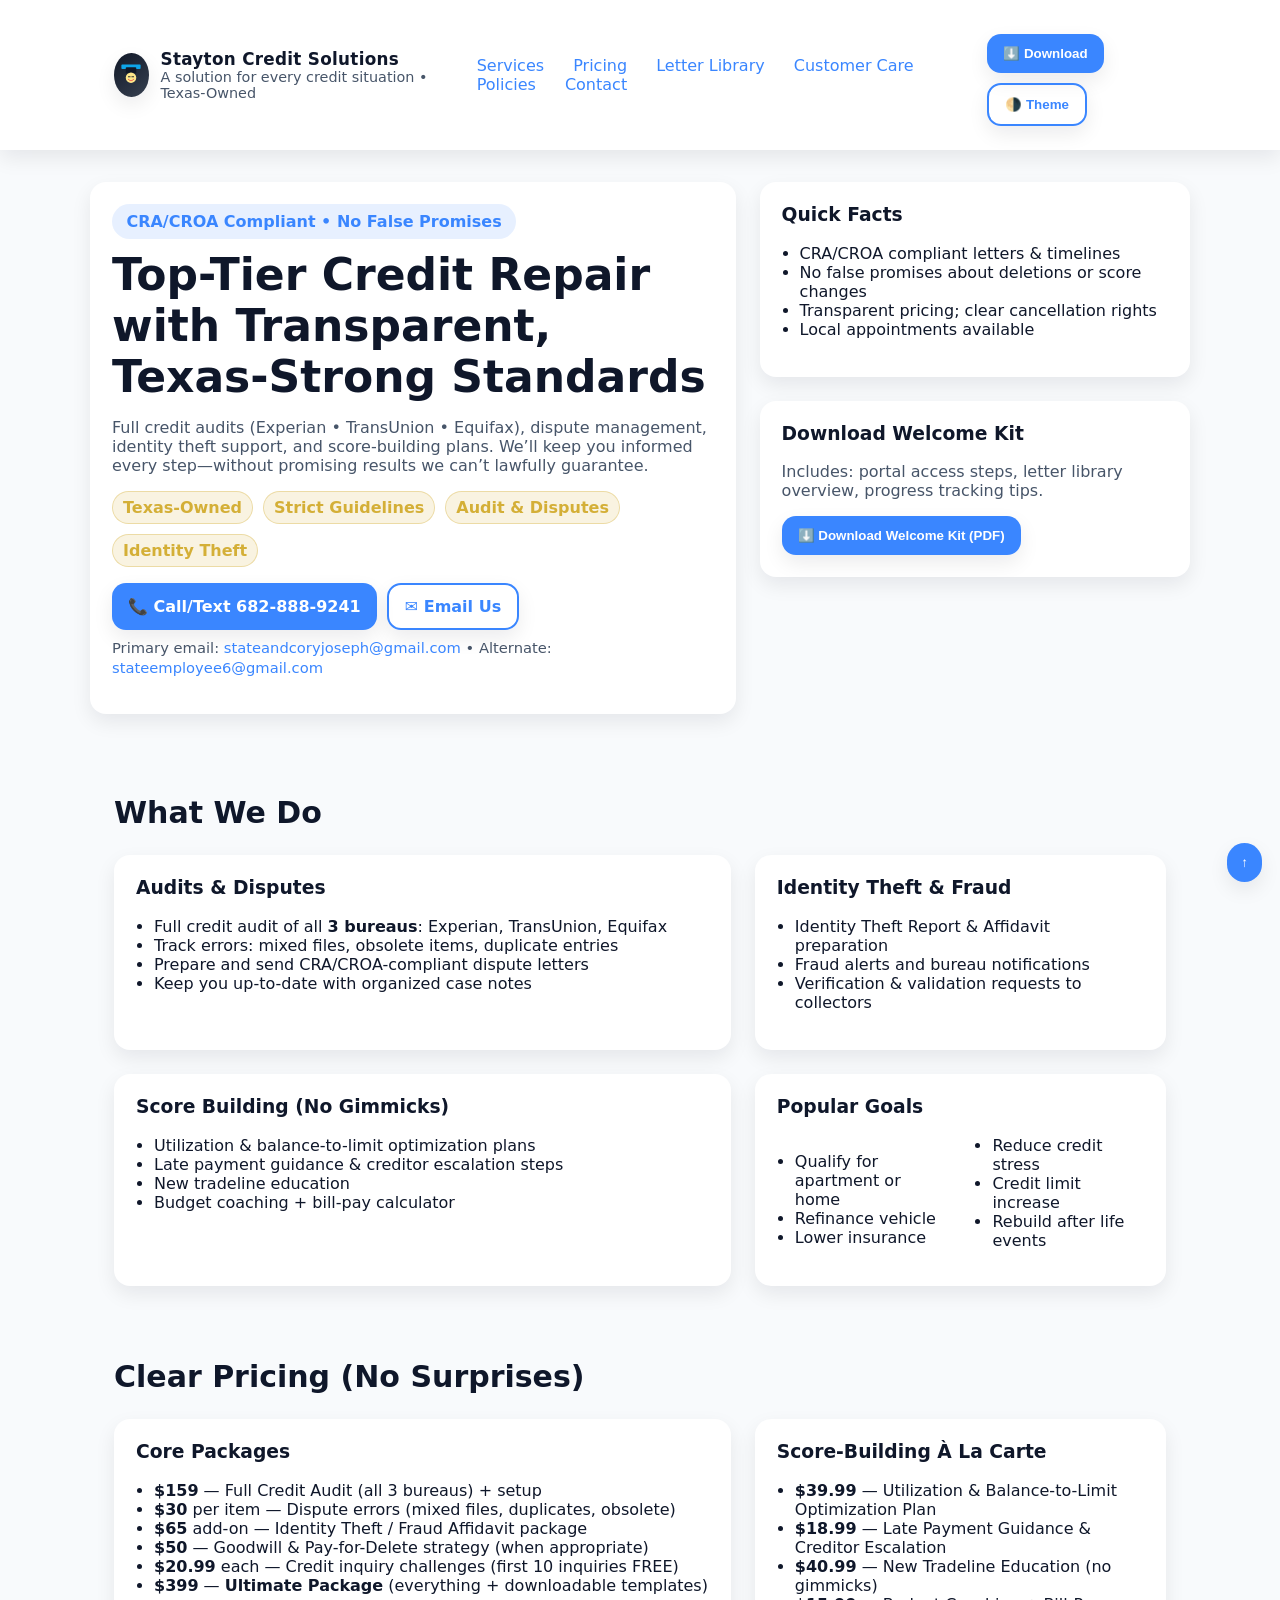
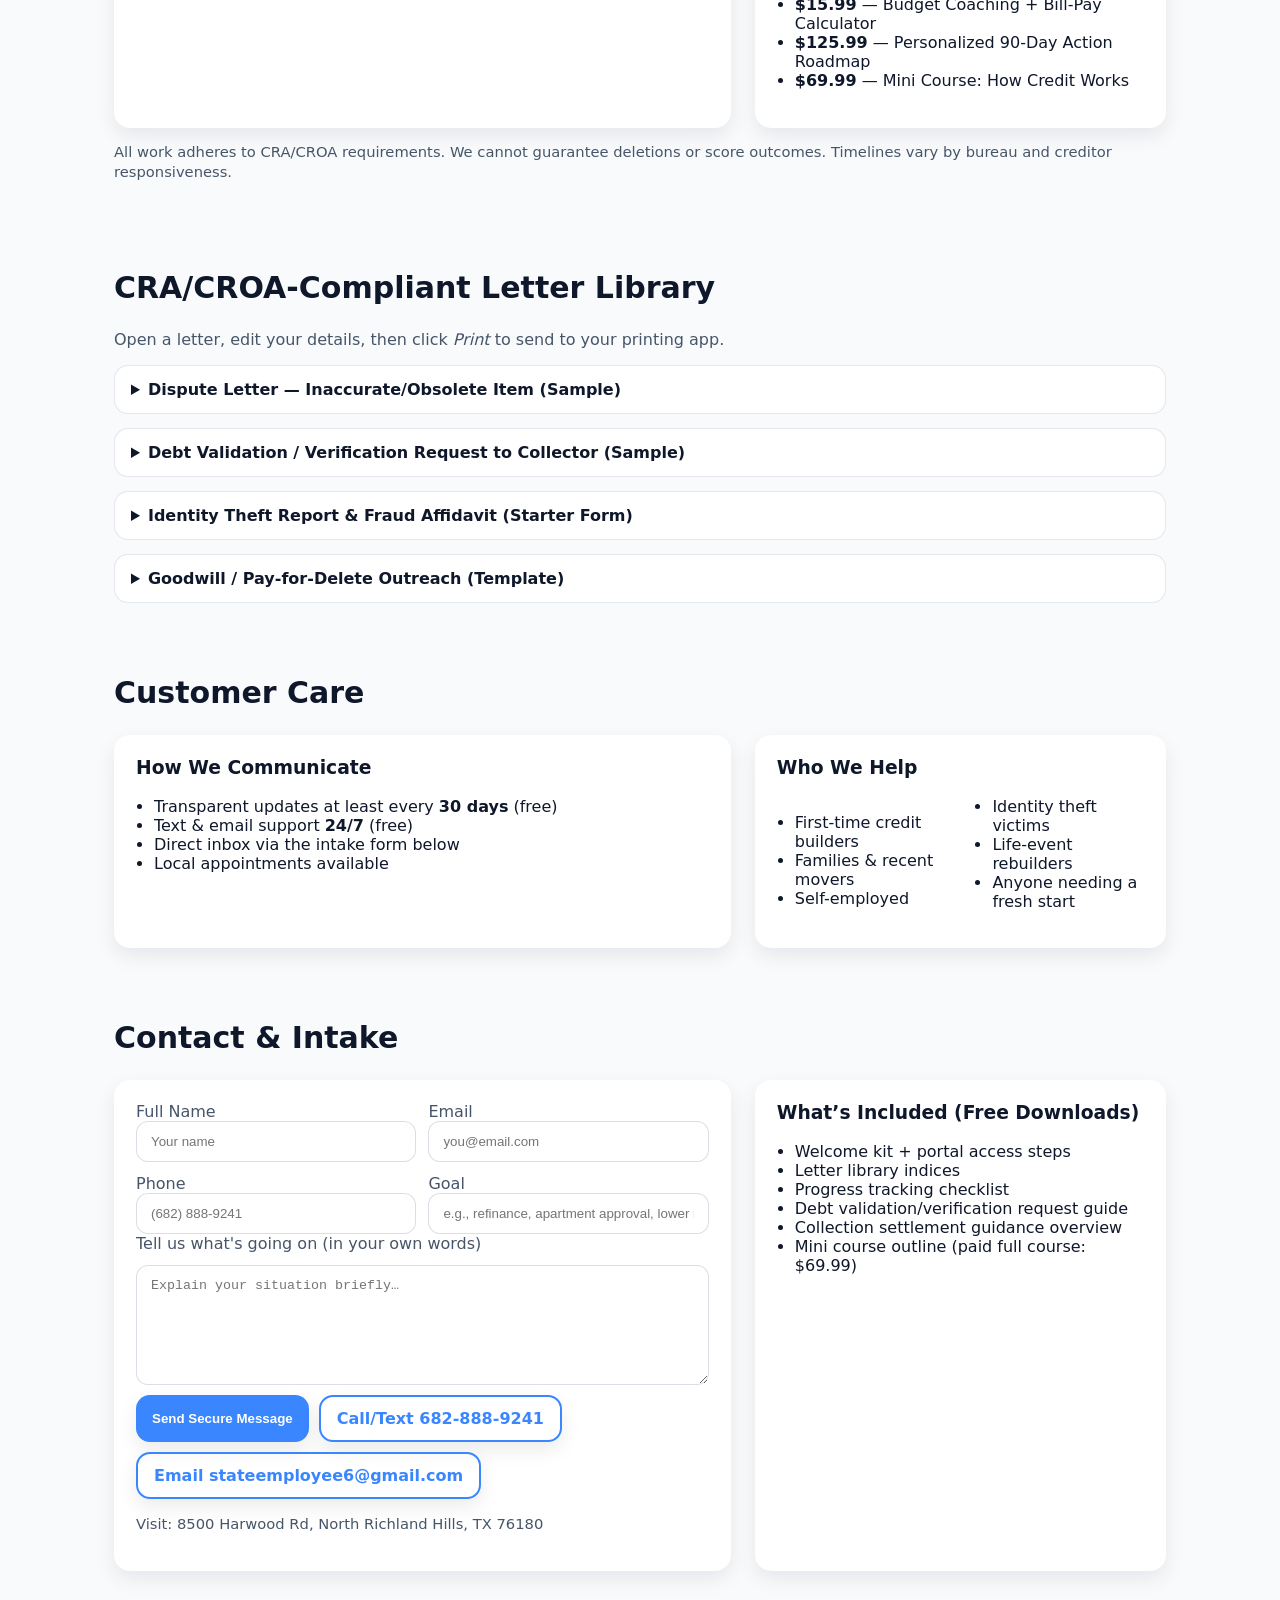
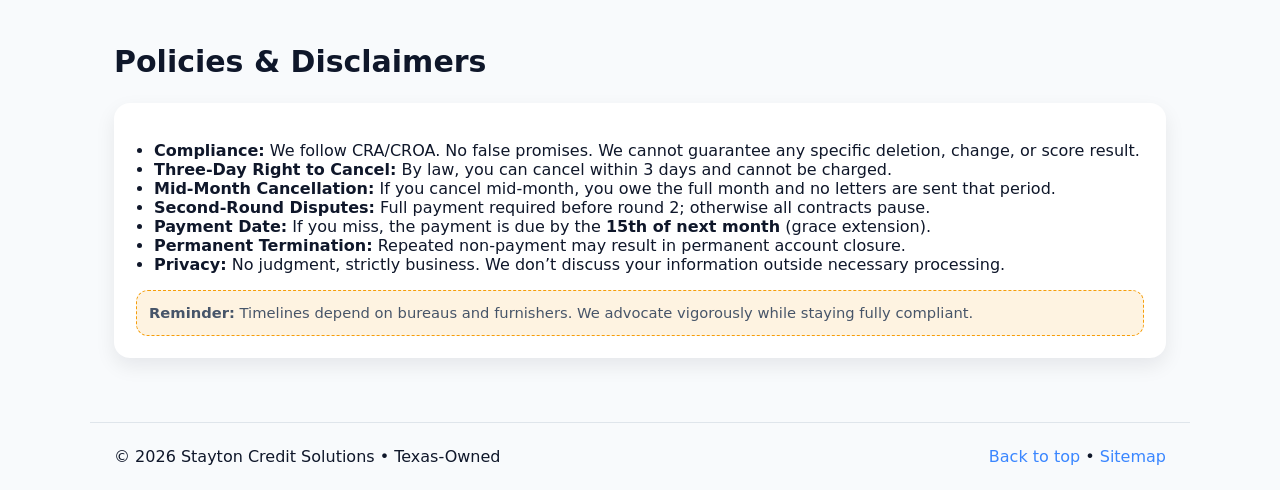
==== index.html @ c62e9dfc "Create index.html" ====
<!DOCTYPE html>
<html lang="en" data-theme="light">
<head>
  <meta charset="utf-8" />
  <meta name="viewport" content="width=device-width, initial-scale=1" />
  <title>Stayton Credit Solutions — Top-Tier Credit Repair (Texas-Owned)</title>
  <meta name="description" content="Texas-owned, CRA/CROA-compliant credit audits, disputes, identity theft support, and score-building plans. Transparent pricing. No false promises." />
  <link rel="canonical" href="https://your-github-username.github.io/StaytonCreditSolutions/" />
  <style>
    :root{
      --bg:#0b132b;        /* navy */
      --bg-2:#1c2541;
      --acc:#3a86ff;       /* blue for buttons */
      --gold:#d4af37;      /* accent */
      --text:#f7f8fb;
      --muted:#c9d1e0;
      --card:#111827;
      --ok:#10b981;
      --warn:#f59e0b;
      --danger:#ef4444;
      --shadow: 0 10px 30px rgba(0,0,0,.35);
      --radius: 16px;
      --radius-sm: 12px;
      --radius-lg: 22px;
      --max: 1100px;
    }
    [data-theme="light"]{
      --bg:#f8fafc;
      --bg-2:#ffffff;
      --text:#0f172a;
      --muted:#475569;
      --card:#ffffff;
      --shadow: 0 8px 20px rgba(2,6,23,.08);
    }
    *{box-sizing:border-box}
    html,body{margin:0;height:100%;scroll-behavior:smooth;background:var(--bg);color:var(--text);font-family:ui-sans-serif,system-ui,Segoe UI,Roboto,Arial,"Apple Color Emoji","Segoe UI Emoji"}
    a{color:var(--acc);text-decoration:none}
    a:hover{text-decoration:underline}
    .container{max-width:var(--max);margin-inline:auto;padding:24px}
    .pill{display:inline-block;padding:.5rem .9rem;border-radius:999px;background:rgba(58,134,255,.12);color:var(--acc);font-weight:600}
    /* Header */
    header{position:sticky;top:0;z-index:50;background:var(--bg-2);box-shadow:var(--shadow)}
    .bar{display:flex;align-items:center;gap:16px;justify-content:space-between}
    nav a{padding:10px 12px;border-radius:10px}
    nav a:hover{background:rgba(58,134,255,.12)}
    .logo{display:flex;align-items:center;gap:12px}
    .brand{font-size:1.05rem;font-weight:800;letter-spacing:.3px}
    /* Simple “1930s top-hat” SVG badge */
    .badge{width:44px;height:44px;border-radius:50%;background:linear-gradient(140deg,#0b132b,#1c2541);display:grid;place-items:center;box-shadow:var(--shadow)}
    [data-theme="light"] .badge{background:linear-gradient(140deg,#111827,#374151)}
    .btn{display:inline-flex;align-items:center;gap:10px;padding:12px 16px;border-radius:14px;background:var(--acc);color:white;border:0;cursor:pointer;font-weight:700;box-shadow:var(--shadow)}
    .btn:hover{filter:brightness(.95)}
    .btn-outline{background:transparent;color:var(--acc);border:2px solid var(--acc)}
    .grid{display:grid;gap:24px}
    @media(min-width:900px){.grid-2{grid-template-columns:1.2fr .8fr}}
    /* Cards */
    .card{background:var(--card);border-radius:var(--radius);box-shadow:var(--shadow);padding:22px}
    .card h3{margin-top:0}
    /* Hero */
    .hero{padding:32px 0}
    .hero h1{font-size:clamp(28px,3.6vw,44px);margin:10px 0}
    .muted{color:var(--muted)}
    .taglist{display:flex;flex-wrap:wrap;gap:10px}
    .tag{background:rgba(212,175,55,.15);color:var(--gold);border:1px solid rgba(212,175,55,.35);padding:6px 10px;border-radius:999px;font-weight:700}
    /* Sections */
    section{scroll-margin-top:100px}
    h2{font-size:clamp(22px,2.6vw,30px)}
    ul.clean{padding-left:18px}
    .price{font-weight:900}
    .fine{font-size:.92rem;line-height:1.35;color:var(--muted)}
    .note{background:rgba(245,158,11,.12);border:1px dashed var(--warn);padding:12px;border-radius:12px}
    /* Details dropdowns */
    details{background:var(--bg-2);border-radius:14px;padding:14px 16px;border:1px solid rgba(148,163,184,.25)}
    details+details{margin-top:14px}
    summary{cursor:pointer;font-weight:800}
    .actions{display:flex;gap:10px;flex-wrap:wrap;margin-top:10px}
    .action{padding:8px 12px;border-radius:10px;border:1px solid rgba(148,163,184,.35);background:transparent;color:var(--text);cursor:pointer}
    .action:hover{background:rgba(148,163,184,.12)}
    /* Lists */
    .cols{columns:2;gap:28px}
    @media(max-width:700px){.cols{columns:1}}
    /* Footer + back to top */
    footer{margin-top:40px;padding:18px 0;border-top:1px solid rgba(148,163,184,.25)}
    .backtop{position:fixed;right:18px;bottom:18px;border-radius:999px;padding:12px 14px;background:var(--acc);color:#fff;border:0;cursor:pointer;box-shadow:var(--shadow)}
    /* Forms */
    .input{width:100%;padding:12px 14px;border-radius:12px;border:1px solid rgba(148,163,184,.35);background:var(--bg-2);color:var(--text)}
    textarea.input{min-height:120px;resize:vertical}
    .row{display:grid;gap:12px}
    @media(min-width:720px){.row-2{grid-template-columns:1fr 1fr}}
    /* Accessibility helpers */
    .sr-only{position:absolute;width:1px;height:1px;padding:0;margin:-1px;overflow:hidden;clip:rect(0,0,0,0);white-space:nowrap;border:0}
  </style>
</head>
<body id="top">

  <!-- Header -->
  <header>
    <div class="container bar">
      <div class="logo">
        <div class="badge" aria-hidden="true">
          <!-- playful 1930s top-hat face -->
          <svg width="28" height="28" viewBox="0 0 64 64" fill="none" aria-label="1930s three-piece suit logo">
            <rect x="10" y="8" width="44" height="10" rx="2" fill="#0ea5e9"/>
            <rect x="20" y="14" width="24" height="14" rx="2" fill="#111827"/>
            <circle cx="32" cy="38" r="12" fill="#fde68a"/>
            <path d="M26 36h4M34 36h4" stroke="#111827" stroke-width="2" stroke-linecap="round"/>
            <path d="M26 42c4 4 8 4 12 0" stroke="#ef4444" stroke-width="2" stroke-linecap="round"/>
          </svg>
        </div>
        <div>
          <div class="brand">Stayton Credit Solutions</div>
          <div class="muted" style="font-size:.9rem">A solution for every credit situation • Texas-Owned</div>
        </div>
      </div>

      <nav>
        <a href="#services">Services</a>
        <a href="#pricing">Pricing</a>
        <a href="#letters">Letter Library</a>
        <a href="#care">Customer Care</a>
        <a href="#policies">Policies</a>
        <a href="#contact">Contact</a>
      </nav>

      <div class="actions">
        <button class="btn" id="downloadPage" aria-label="Download this page">⬇️ Download</button>
        <button class="btn btn-outline" data-theme-toggle aria-label="Switch theme">🌗 Theme</button>
      </div>
    </div>
  </header>

  <!-- Hero -->
  <div class="container hero grid grid-2">
    <div class="card">
      <span class="pill">CRA/CROA Compliant • No False Promises</span>
      <h1>Top-Tier Credit Repair with Transparent, Texas-Strong Standards</h1>
      <p class="muted">Full credit audits (Experian • TransUnion • Equifax), dispute management, identity theft support, and score-building plans. We’ll keep you informed every step—without promising results we can’t lawfully guarantee.</p>
      <div class="taglist" style="margin-top:10px">
        <span class="tag">Texas-Owned</span>
        <span class="tag">Strict Guidelines</span>
        <span class="tag">Audit &amp; Disputes</span>
        <span class="tag">Identity Theft</span>
      </div>
      <div class="actions" style="margin-top:16px">
        <a class="btn" href="tel:16828889241">📞 Call/Text 682-888-9241</a>
        <a class="btn btn-outline" href="mailto:stateandcoryjoseph@gmail.com">✉️ Email Us</a>
      </div>
      <p class="fine" style="margin-top:8px">Primary email: <a href="mailto:stateandcoryjoseph@gmail.com">stateandcoryjoseph@gmail.com</a> • Alternate: <a href="mailto:stateemployee6@gmail.com">stateemployee6@gmail.com</a></p>
    </div>

    <div class="grid" style="align-content:start">
      <div class="card">
        <h3>Quick Facts</h3>
        <ul class="clean">
          <li>CRA/CROA compliant letters & timelines</li>
          <li>No false promises about deletions or score changes</li>
          <li>Transparent pricing; clear cancellation rights</li>
          <li>Local appointments available</li>
        </ul>
      </div>
      <div class="card">
        <h3>Download Welcome Kit</h3>
        <p class="muted">Includes: portal access steps, letter library overview, progress tracking tips.</p>
        <button class="btn" id="downloadWelcome">⬇️ Download Welcome Kit (PDF)</button>
      </div>
    </div>
  </div>

  <!-- Services -->
  <section id="services" class="container">
    <h2>What We Do</h2>
    <div class="grid grid-2">
      <div class="card">
        <h3>Audits & Disputes</h3>
        <ul class="clean">
          <li>Full credit audit of all <strong>3 bureaus</strong>: Experian, TransUnion, Equifax</li>
          <li>Track errors: mixed files, obsolete items, duplicate entries</li>
          <li>Prepare and send CRA/CROA-compliant dispute letters</li>
          <li>Keep you up-to-date with organized case notes</li>
        </ul>
      </div>
      <div class="card">
        <h3>Identity Theft & Fraud</h3>
        <ul class="clean">
          <li>Identity Theft Report & Affidavit preparation</li>
          <li>Fraud alerts and bureau notifications</li>
          <li>Verification & validation requests to collectors</li>
        </ul>
      </div>
      <div class="card">
        <h3>Score Building (No Gimmicks)</h3>
        <ul class="clean">
          <li>Utilization & balance-to-limit optimization plans</li>
          <li>Late payment guidance & creditor escalation steps</li>
          <li>New tradeline education</li>
          <li>Budget coaching + bill-pay calculator</li>
        </ul>
      </div>
      <div class="card">
        <h3>Popular Goals</h3>
        <div class="cols">
          <ul class="clean">
            <li>Qualify for apartment or home</li>
            <li>Refinance vehicle</li>
            <li>Lower insurance</li>
          </ul>
          <ul class="clean">
            <li>Reduce credit stress</li>
            <li>Credit limit increase</li>
            <li>Rebuild after life events</li>
          </ul>
        </div>
      </div>
    </div>
  </section>

  <!-- Pricing -->
  <section id="pricing" class="container">
    <h2>Clear Pricing (No Surprises)</h2>
    <div class="grid grid-2">
      <div class="card">
        <h3>Core Packages</h3>
        <ul class="clean">
          <li><span class="price">$159</span> — Full Credit Audit (all 3 bureaus) + setup</li>
          <li><span class="price">$30</span> per item — Dispute errors (mixed files, duplicates, obsolete)</li>
          <li><span class="price">$65</span> add-on — Identity Theft / Fraud Affidavit package</li>
          <li><span class="price">$50</span> — Goodwill & Pay-for-Delete strategy (when appropriate)</li>
          <li><span class="price">$20.99</span> each — Credit inquiry challenges (first 10 inquiries FREE)</li>
          <li><span class="price">$399</span> — <strong>Ultimate Package</strong> (everything + downloadable templates)</li>
        </ul>
      </div>
      <div class="card">
        <h3>Score-Building À La Carte</h3>
        <ul class="clean">
          <li><span class="price">$39.99</span> — Utilization & Balance-to-Limit Optimization Plan</li>
          <li><span class="price">$18.99</span> — Late Payment Guidance & Creditor Escalation</li>
          <li><span class="price">$40.99</span> — New Tradeline Education (no gimmicks)</li>
          <li><span class="price">$15.99</span> — Budget Coaching + Bill-Pay Calculator</li>
          <li><span class="price">$125.99</span> — Personalized 90-Day Action Roadmap</li>
          <li><span class="price">$69.99</span> — Mini Course: How Credit Works</li>
        </ul>
      </div>
    </div>
    <p class="fine">All work adheres to CRA/CROA requirements. We cannot guarantee deletions or score outcomes. Timelines vary by bureau and creditor responsiveness.</p>
  </section>

  <!-- Letter Library (Printable dropdowns) -->
  <section id="letters" class="container">
    <h2>CRA/CROA-Compliant Letter Library</h2>
    <p class="muted">Open a letter, edit your details, then click <em>Print</em> to send to your printing app.</p>

    <details>
      <summary>Dispute Letter — Inaccurate/Obsolete Item (Sample)</summary>
      <div class="card">
        <textarea class="input" id="letter-dispute">
[Your Name]
[Address]
[City, State ZIP]
[Email] | [Phone]
[Date]

Experian / TransUnion / Equifax
Re: Dispute of inaccurate/obsolete information under the FCRA

To whom it may concern,
I am disputing the accuracy/completeness of the following item(s) on my credit report:
• Creditor/Collector:
• Account #:
• Reason:

Under the FCRA and applicable state law, please investigate and delete or correct the item(s) if you cannot verify with maximum possible accuracy. Please provide written results of your reinvestigation and an updated report.

Sincerely,
[Your Name]
        </textarea>
        <div class="actions">
          <button class="action" onclick="printArea('letter-dispute')">🖨️ Print</button>
        </div>
      </div>
    </details>

    <details>
      <summary>Debt Validation / Verification Request to Collector (Sample)</summary>
      <div class="card">
        <textarea class="input" id="letter-validate">
[Your Name]
[Address]
[City, State ZIP]
[Email] | [Phone]
[Date]

[Collector Name]
[Collector Address]

Re: Request for validation/verification of alleged debt under the FDCPA

Please provide (1) the name of the original creditor, (2) amount owed and itemization,
(3) proof you have the right to collect, and (4) complete account documentation.
Until you validate, please cease collection and credit reporting.

Sincerely,
[Your Name]
        </textarea>
        <div class="actions">
          <button class="action" onclick="printArea('letter-validate')">🖨️ Print</button>
        </div>
      </div>
    </details>

    <details>
      <summary>Identity Theft Report & Fraud Affidavit (Starter Form)</summary>
      <div class="card">
        <textarea class="input" id="letter-idtheft">
IDENTITY THEFT AFFIDAVIT (Starter)
Name: __________   DOB: __________   Phone: __________
Address: ___________________________________________
Incident Date: __/__/____   Police Report #: __________

I declare that the following accounts/charges are not mine and stem from identity theft:
• Bureau Reported Items:
• Creditors/Collectors:

I request placement/extension of fraud alert, blocking of fraudulent info, and copies of all records related to the fraudulent accounts.

Signature: _____________________   Date: __/__/____
        </textarea>
        <div class="actions">
          <button class="action" onclick="printArea('letter-idtheft')">🖨️ Print</button>
        </div>
      </div>
    </details>

    <details>
      <summary>Goodwill / Pay-for-Delete Outreach (Template)</summary>
      <div class="card">
        <textarea class="input" id="letter-goodwill">
[Your Name]
[Address]
[Date]

[Creditor]
Subject: Goodwill adjustment / Pay-for-Delete consideration

I’m requesting a goodwill adjustment/pay-for-delete in connection with account [#].
Given my current standing and resolution efforts, please consider removing or updating the negative mark as a goodwill gesture / in exchange for agreed settlement.

Thank you for your consideration.
Sincerely,
[Your Name]
        </textarea>
        <div class="actions">
          <button class="action" onclick="printArea('letter-goodwill')">🖨️ Print</button>
        </div>
      </div>
    </details>
  </section>

  <!-- Customer Care -->
  <section id="care" class="container">
    <h2>Customer Care</h2>
    <div class="grid grid-2">
      <div class="card">
        <h3>How We Communicate</h3>
        <ul class="clean">
          <li>Transparent updates at least every <strong>30 days</strong> (free)</li>
          <li>Text &amp; email support <strong>24/7</strong> (free)</li>
          <li>Direct inbox via the intake form below</li>
          <li>Local appointments available</li>
        </ul>
      </div>
      <div class="card">
        <h3>Who We Help</h3>
        <div class="cols">
          <ul class="clean">
            <li>First-time credit builders</li>
            <li>Families &amp; recent movers</li>
            <li>Self-employed</li>
          </ul>
          <ul class="clean">
            <li>Identity theft victims</li>
            <li>Life-event rebuilders</li>
            <li>Anyone needing a fresh start</li>
          </ul>
        </div>
      </div>
    </div>
  </section>

  <!-- Intake / Contact Form -->
  <section id="contact" class="container">
    <h2>Contact & Intake</h2>
    <div class="grid grid-2">
      <div class="card">
        <form id="intake" data-validate>
          <div class="row row-2">
            <div>
              <label class="muted">Full Name</label>
              <input class="input" required name="name" placeholder="Your name" />
            </div>
            <div>
              <label class="muted">Email</label>
              <input class="input" required type="email" name="email" placeholder="you@email.com" />
            </div>
            <div>
              <label class="muted">Phone</label>
              <input class="input" required name="phone" placeholder="(682) 888-9241" />
            </div>
            <div>
              <label class="muted">Goal</label>
              <input class="input" name="goal" placeholder="e.g., refinance, apartment approval, lower insurance" />
            </div>
          </div>
          <div class="row">
            <label class="muted">Tell us what's going on (in your own words)</label>
            <textarea class="input" required name="story" placeholder="Explain your situation briefly…"></textarea>
          </div>
          <div class="actions" style="margin-top:10px">
            <button class="btn" type="submit">Send Secure Message</button>
            <a class="btn btn-outline" href="tel:16828889241">Call/Text 682-888-9241</a>
            <a class="btn btn-outline" href="mailto:stateemployee6@gmail.com">Email stateemployee6@gmail.com</a>
          </div>
          <p class="fine">Visit: 8500 Harwood Rd, North Richland Hills, TX 76180</p>
        </form>
      </div>
      <div class="card">
        <h3>What’s Included (Free Downloads)</h3>
        <ul class="clean">
          <li>Welcome kit + portal access steps</li>
          <li>Letter library indices</li>
          <li>Progress tracking checklist</li>
          <li>Debt validation/verification request guide</li>
          <li>Collection settlement guidance overview</li>
          <li>Mini course outline (paid full course: $69.99)</li>
        </ul>
      </div>
    </div>
  </section>

  <!-- Policies & Disclaimers -->
  <section id="policies" class="container">
    <h2>Policies & Disclaimers</h2>
    <div class="card">
      <ul class="clean">
        <li><strong>Compliance:</strong> We follow CRA/CROA. No false promises. We cannot guarantee any specific deletion, change, or score result.</li>
        <li><strong>Three-Day Right to Cancel:</strong> By law, you can cancel within 3 days and cannot be charged.</li>
        <li><strong>Mid-Month Cancellation:</strong> If you cancel mid-month, you owe the full month and no letters are sent that period.</li>
        <li><strong>Second-Round Disputes:</strong> Full payment required before round 2; otherwise all contracts pause.</li>
        <li><strong>Payment Date:</strong> If you miss, the payment is due by the <strong>15th of next month</strong> (grace extension).</li>
        <li><strong>Permanent Termination:</strong> Repeated non-payment may result in permanent account closure.</li>
        <li><strong>Privacy:</strong> No judgment, strictly business. We don’t discuss your information outside necessary processing.</li>
      </ul>
      <div class="note fine"><strong>Reminder:</strong> Timelines depend on bureaus and furnishers. We advocate vigorously while staying fully compliant.</div>
    </div>
  </section>

  <!-- Footer -->
  <footer class="container">
    <div class="bar" style="gap:10px;flex-wrap:wrap">
      <div>&copy; <span id="year"></span> Stayton Credit Solutions • Texas-Owned</div>
      <div>
        <a href="#top">Back to top</a> •
        <a href="sitemap.xml">Sitemap</a>
      </div>
    </div>
  </footer>

  <!-- Floating “Back to Top” -->
  <button class="backtop" data-to-top aria-label="Back to top">↑</button>

  <!-- Structured data -->
  <script type="application/ld+json">
  {
    "@context": "https://schema.org",
    "@type": "LocalBusiness",
    "name": "Stayton Credit Solutions",
    "address": {
      "@type": "PostalAddress",
      "streetAddress": "8500 Harwood Rd",
      "addressLocality": "North Richland Hills",
      "addressRegion": "TX",
      "postalCode": "76180"
    },
    "telephone": "+1-682-888-9241",
    "email": "stateandcoryjoseph@gmail.com",
    "url": "https://your-github-username.github.io/StaytonCreditSolutions/",
    "areaServed": "US",
    "founder": "Stayton Credit Solutions",
    "priceRange": "$$"
  }
  </script>

  <!-- App JS -->
  <script>
    // Theme toggle
    document.querySelector('[data-theme-toggle]')?.addEventListener('click', () => {
      const html = document.documentElement;
      html.setAttribute('data-theme', html.getAttribute('data-theme') === 'dark' ? 'light' : 'dark');
    });

    // Back to top
    document.querySelector('[data-to-top]')?.addEventListener('click', () => {
      document.getElementById('top')?.scrollIntoView({behavior:'smooth'});
    });

    // Print helper for dropdown letters
    function printArea(textareaId){
      const el = document.getElementById(textareaId);
      if(!el) return;
      const w = window.open('', '_blank', 'width=800,height=900');
      w.document.write('<pre style="font-family:ui-monospace, SFMono-Regular, Menlo, Monaco, Consolas, monospace;white-space:pre-wrap;line-height:1.35;padding:20px;">'
        + escapeHtml(el.value) + '</pre>');
      w.document.close();
      w.focus();
      w.print();
      setTimeout(()=>w.close(), 500);
    }
    function escapeHtml(s){return s.replace(/[&<>"']/g, m=>({ '&':'&amp;','<':'&lt;','>':'&gt;','"':'&quot;',"'":'&#039;' }[m]));}

    // Intake form (mock send to email)
    document.getElementById('intake')?.addEventListener('submit', (e)=>{
      e.preventDefault();
      const data = Object.fromEntries(new FormData(e.target).entries());
      const mailto = 'mailto:stateemployee6@gmail.com'
        + '?subject=' + encodeURIComponent('New Intake: ' + (data.name||'Client'))
        + '&body=' + encodeURIComponent(
`Name: ${data.name||''}
Email: ${data.email||''}
Phone: ${data.phone||''}
Goal: ${data.goal||''}

Story:
${data.story||''}
`);
      window.location.href = mailto; // opens the user's email app prefilled
      alert('Thanks! Your email draft just opened. Send it when you’re ready.');
      e.target.reset();
    });

    // Download this page as index.html (BLUE BUTTON)
    document.getElementById('downloadPage')?.addEventListener('click', ()=>{
      const blob = new Blob(
        ['<!DOCTYPE html>\n', document.documentElement.outerHTML],
        {type:'text/html;charset=utf-8'}
      );
      const a = document.createElement('a');
      a.href = URL.createObjectURL(blob);
      a.download = 'index.html';
      a.click();
      URL.revokeObjectURL(a.href);
    });

    // Generate a simple Welcome Kit PDF (as .txt for broad compatibility); can be printed
    document.getElementById('downloadWelcome')?.addEventListener('click', ()=>{
      const text = `Stayton Credit Solutions — Welcome Kit
Texas-Owned • CRA/CROA compliant • No false promises

Portal Access:
1) Create your portal login (we’ll email your link).
2) Upload your ID and recent proof of address.
3) Pull your 3-bureau report (instructions included).

What we do:
• Full audit (Experian, TransUnion, Equifax)
• Dispute prep and tracking
• Identity theft support (affidavit, alerts)
• Score-building plans

Policies (Summary):
• 3-day right to cancel (no charge)
• Mid-month cancel = you owe that month; no letters sent
• Second-round disputes require full payment

Contacts:
Call/Text: 682-888-9241
Email: stateandcoryjoseph@gmail.com / stateemployee6@gmail.com
Address: 8500 Harwood Rd, North Richland Hills, TX 76180
`;
      const blob = new Blob([text], {type:'text/plain;charset=utf-8'});
      const a = document.createElement('a');
      a.href = URL.createObjectURL(blob);
      a.download = 'Welcome_Kit.txt'; // universally openable; printable
      a.click();
      URL.revokeObjectURL(a.href);
    });

    // Auto year
    document.getElementById('year').textContent = new Date().getFullYear();
  </script>
</body>
</html>
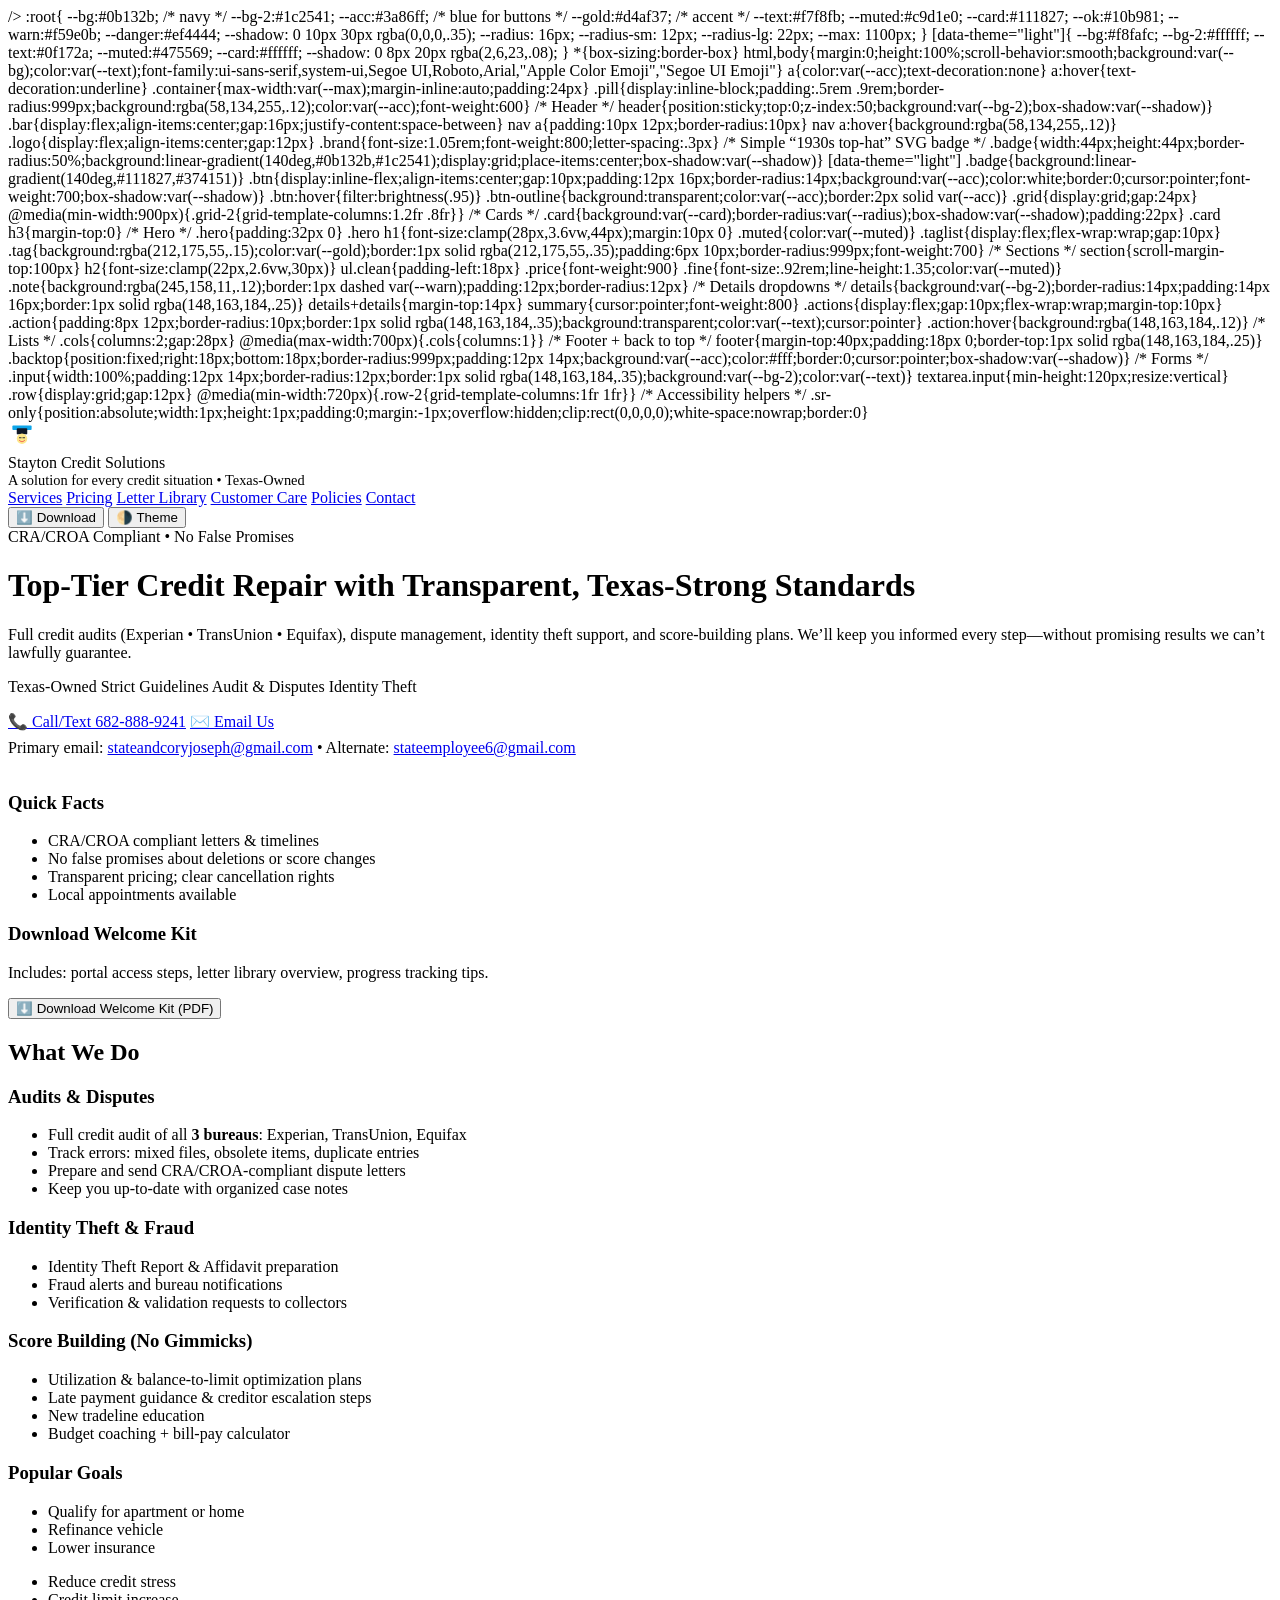
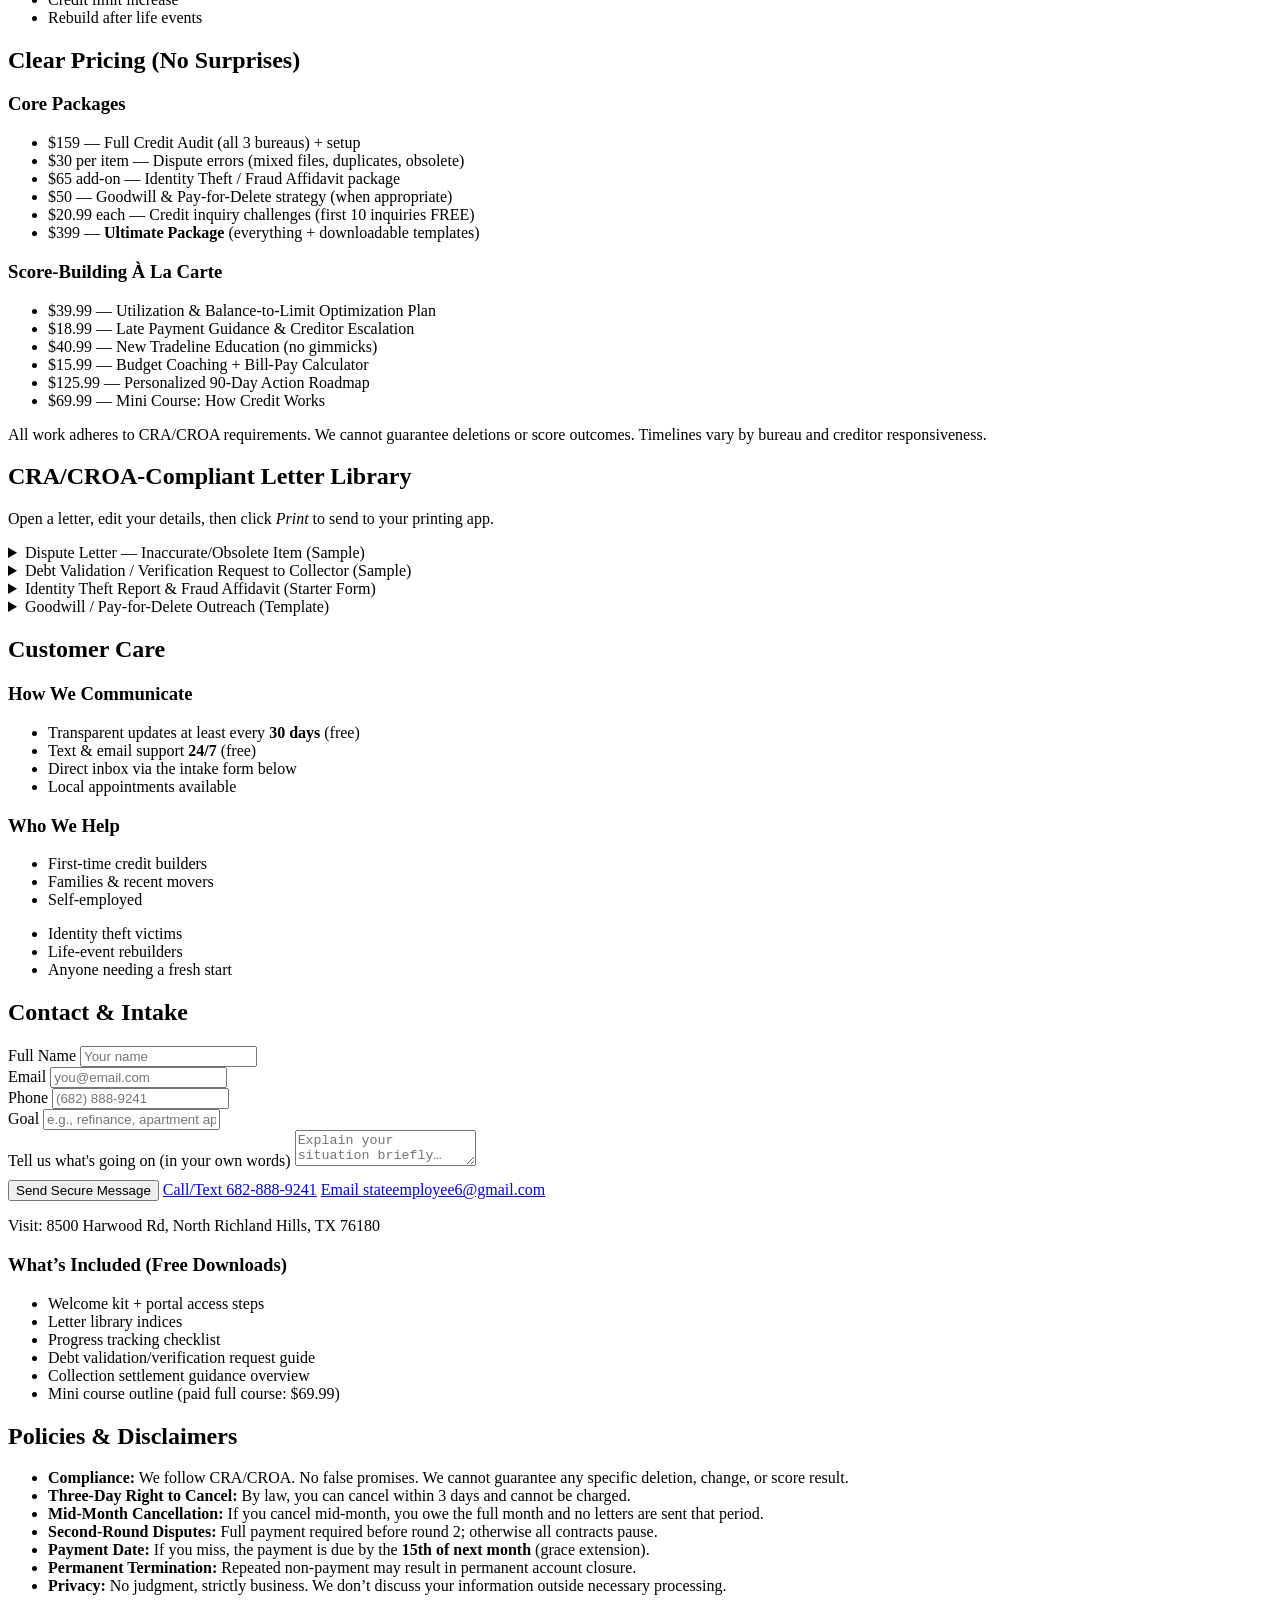
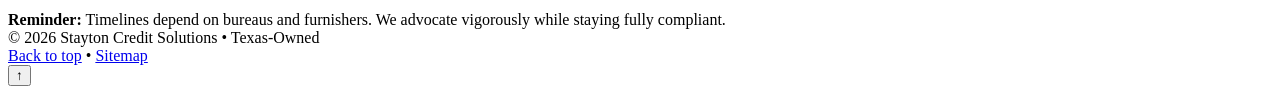
==== commit 93f33695: "Update index.html" ====
--- a/index.html
+++ b/index.html
@@ -1,12 +1,13 @@
 <!DOCTYPE html>
 <html lang="en" data-theme="light">
 <head>
+  <meta name="google-site-verification" content="Cdq7tfW2Q28PsmchXxTvO2B32CbPGPvtdff1PvNhVUI" />
   <meta charset="utf-8" />
   <meta name="viewport" content="width=device-width, initial-scale=1" />
   <title>Stayton Credit Solutions — Top-Tier Credit Repair (Texas-Owned)</title>
   <meta name="description" content="Texas-owned, CRA/CROA-compliant credit audits, disputes, identity theft support, and score-building plans. Transparent pricing. No false promises." />
-  <link rel="canonical" href="https://your-github-username.github.io/StaytonCreditSolutions/" />
-  <style>
+<link rel="canoncial" href="https://joseph-tech.github.io/Credit-Solutions/" />
+<link rel="stylesheet" href="style.css"> />
     :root{
       --bg:#0b132b;        /* navy */
       --bg-2:#1c2541;
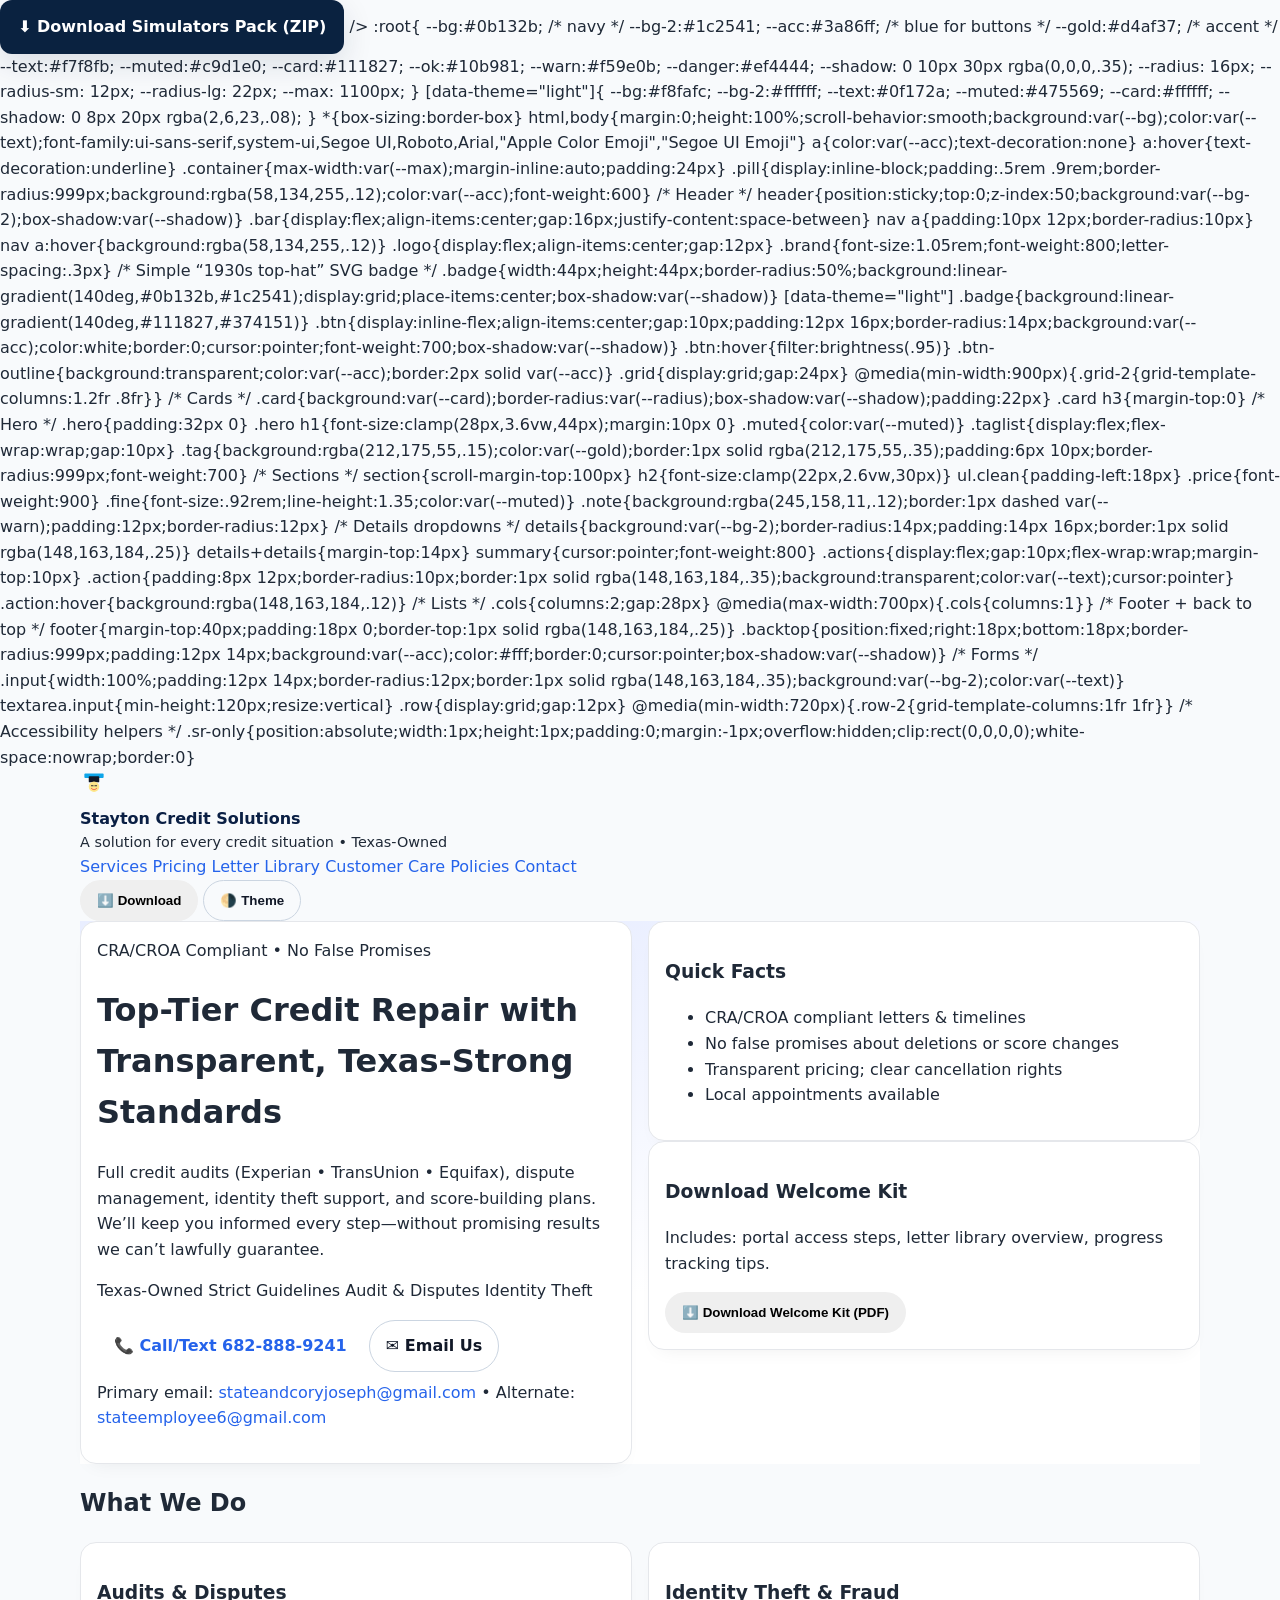
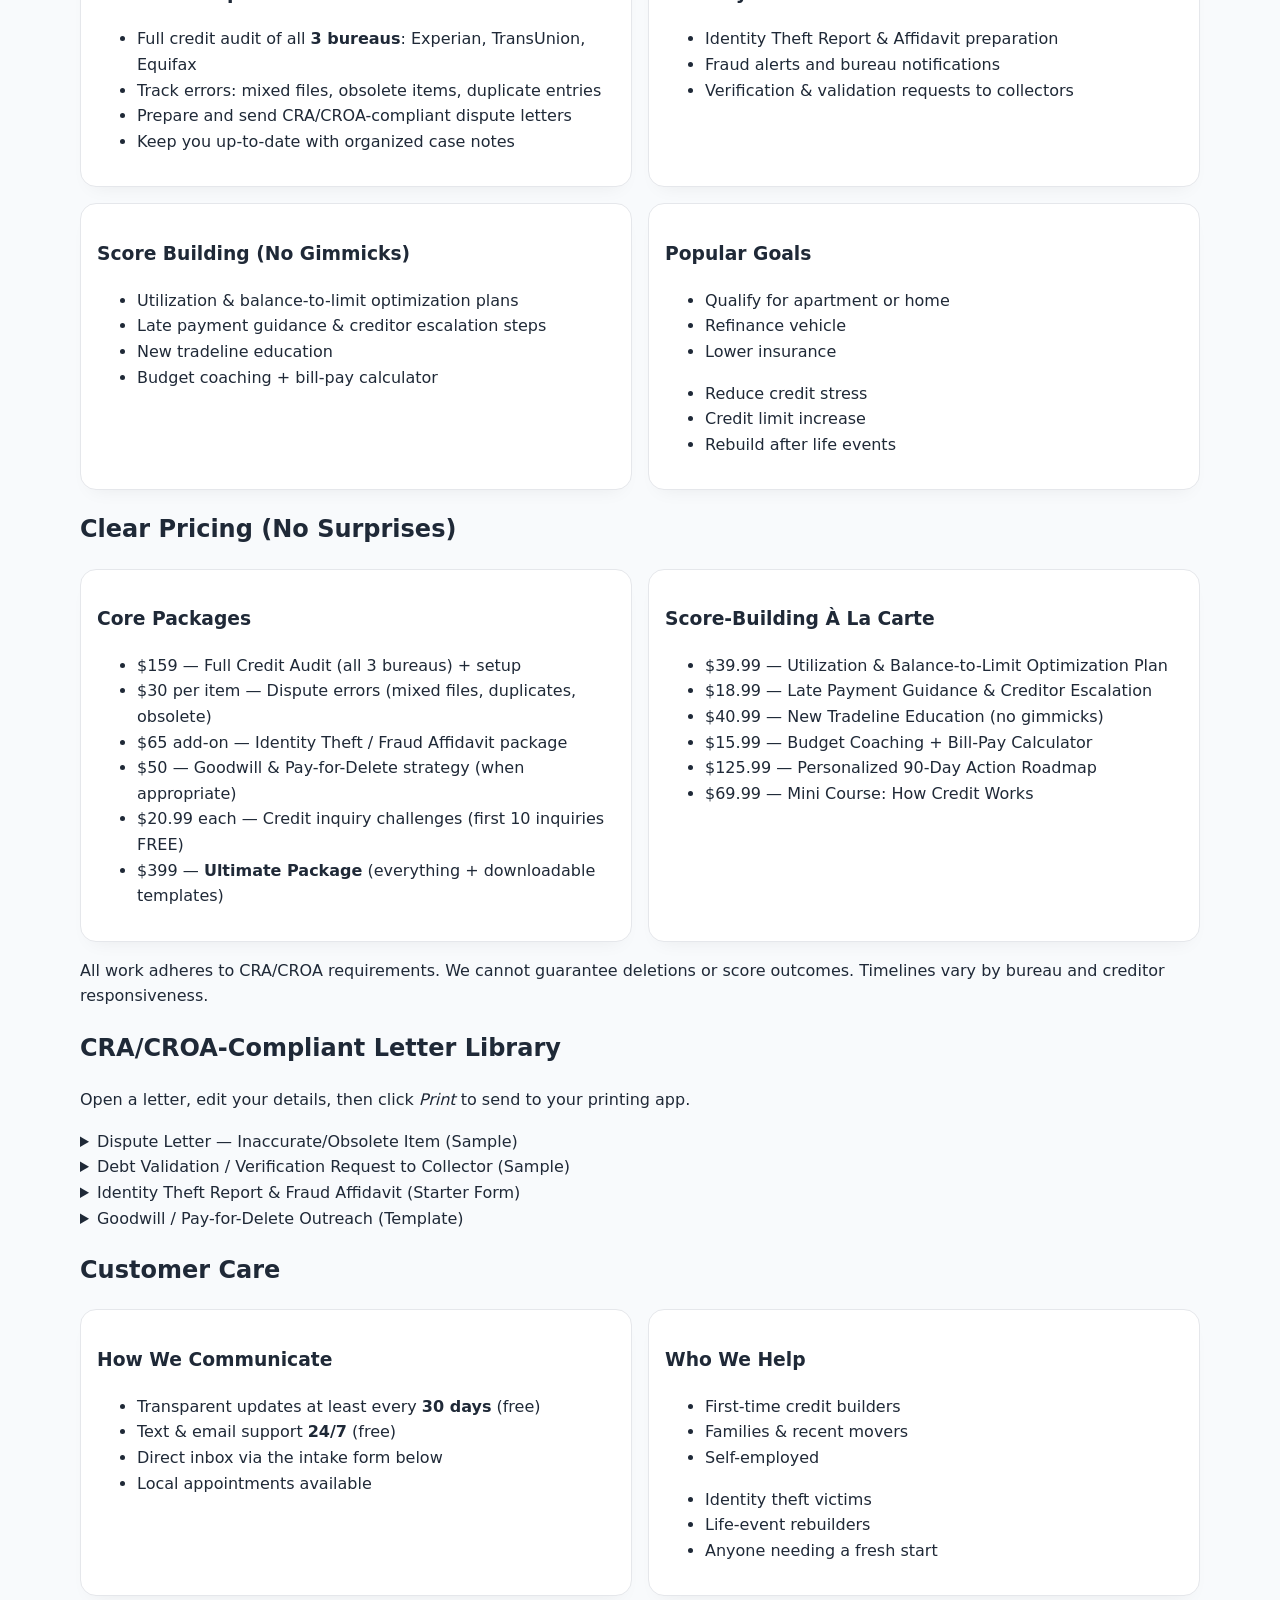
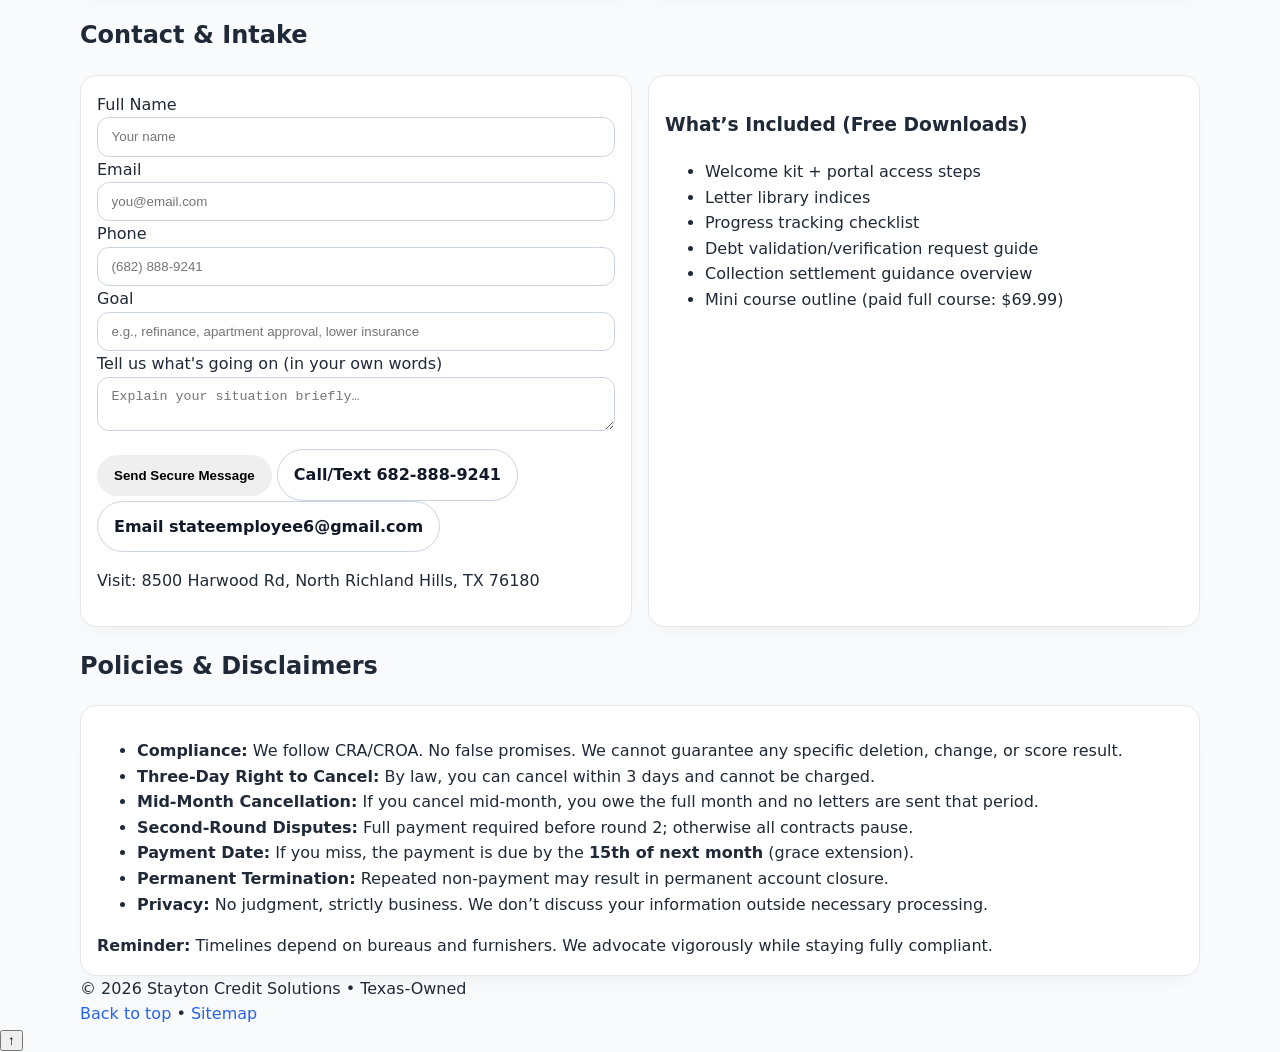
==== commit 0026c5ac: "Update index.html" ====
--- a/index.html
+++ b/index.html
@@ -1,5 +1,24 @@
 <!DOCTYPE html>
 <html lang="en" data-theme="light">
+  
+  <a class="btn-download" href="/downloads/credit-solutions-sim-pack_CUSTOM.zip" download="CreditSolutions-Simulators.zip">
+  ⬇️ Download Simulators Pack (ZIP)
+</a>
+
+<style>
+.btn-download{
+  display:inline-block;
+  background:#0a2240;            /* Navy */
+  color:#fff;
+  text-decoration:none;
+  padding:14px 18px;
+  border-radius:12px;
+  font-weight:800;
+  box-shadow:0 10px 30px rgba(10,34,64,.12);
+}
+.btn-download:hover{ filter:brightness(1.05); }
+</style>
+
 <head>
   <meta name="google-site-verification" content="Cdq7tfW2Q28PsmchXxTvO2B32CbPGPvtdff1PvNhVUI" />
   <meta charset="utf-8" />
--- a/style.css
+++ b/style.css
@@ -0,0 +1,87 @@
+/* Core Styles — Stayton Credit Solutions */
+:root {
+  --navy: #0a1f44;
+  --gold: #d4af37;
+  --white: #ffffff;
+  --blue: #2563eb;
+  --text: #1f2937;
+  --muted: #6b7280;
+  --bg: #f8fafc;
+  --card: #ffffff;
+  --ring: rgba(37, 99, 235, .35);
+  --radius: 16px;
+}
+* { box-sizing: border-box; }
+html, body { margin:0; padding:0; color:var(--text); background:var(--bg); font-family: system-ui, -apple-system, Segoe UI, Roboto, Arial, sans-serif; line-height:1.6; }
+img { max-width: 100%; height:auto; display:block; }
+a { color: var(--blue); text-decoration: none; }
+a:hover { text-decoration: underline; }
+
+.container { width:min(1120px, 92%); margin-inline:auto; }
+.grid-2 { display:grid; gap:1rem; grid-template-columns: repeat(2, minmax(0, 1fr)); }
+.grid-3 { display:grid; gap:1rem; grid-template-columns: repeat(3, minmax(0, 1fr)); }
+@media (max-width: 800px) {
+  .grid-2, .grid-3 { grid-template-columns: 1fr; }
+}
+
+.site-header { position: sticky; top:0; z-index:50; background:var(--white); border-bottom:1px solid #e5e7eb; backdrop-filter: blur(8px); }
+.header-inner { display:flex; align-items:center; justify-content:space-between; padding: .75rem 0; }
+.brand { display:flex; align-items:center; gap:.5rem; font-weight:700; color:var(--navy); }
+.brand-name { font-size:1.1rem; letter-spacing:.3px; }
+.nav-toggle { display:none; }
+.nav-list { list-style:none; display:flex; gap:1rem; margin:0; padding:0; align-items:center; }
+.nav-list a { padding:.5rem .75rem; border-radius:999px; }
+.btn { display:inline-block; padding:.75rem 1rem; border-radius:999px; font-weight:600; border:1px solid transparent; }
+.btn-gold { background:var(--gold); color:#111827; }
+.btn-blue { background:var(--blue); color:white; }
+.btn-outline { border-color:#cbd5e1; color:#111827; background:transparent; }
+.btn:hover { filter: brightness(0.98); }
+.link { text-decoration: underline; }
+.small { font-size:.9rem; color:var(--muted); }
+
+.hero { background: radial-gradient(1200px 500px at 20% -20%, #e0e7ff, transparent), var(--white); }
+.hero-inner { display:grid; gap:2rem; grid-template-columns: 1.2fr .8fr; padding: 3rem 0; }
+.hero-copy h1 { font-size: clamp(2rem, 2.2rem + 2vw, 3rem); color:var(--navy); margin:.25rem 0 1rem; }
+.trust-badges { display:flex; gap:.75rem; list-style:none; padding:0; margin-top:1rem; color:var(--muted); }
+.hero-card { border:1px solid #e5e7eb; border-radius: var(--radius); background:var(--card); padding:1rem; display:grid; gap:1rem; align-content:center; }
+.score { display:flex; align-items:baseline; gap:.5rem; }
+.score span { color:var(--muted); }
+.score strong { font-size:2rem; color:var(--navy); }
+
+.features { padding: 2.5rem 0; }
+.card { background:var(--card); border:1px solid #e5e7eb; border-radius:var(--radius); padding:1rem; box-shadow: 0 10px 20px -12px rgba(0,0,0,.08); }
+
+.testimonials { padding: 2.5rem 0; background:linear-gradient(180deg, #fff, #f1f5f9); }
+.quote { background:var(--card); border-left:4px solid var(--gold); padding:1rem; border-radius:var(--radius); }
+
+.cta-banner { background: var(--navy); color:white; }
+.banner-inner { display:flex; align-items:center; justify-content:space-between; padding: 1.75rem 0; }
+.banner-inner h2 { margin:0; }
+
+.page .container { padding:2rem 0; }
+.lead { color:var(--muted); }
+
+.price-card .price { font-size:1.75rem; color:var(--navy); margin:.25rem 0 1rem; }
+.price-card.featured { border:2px solid var(--gold); box-shadow: 0 16px 40px -20px rgba(212,175,55,.5); }
+
+.results-grid { display:grid; gap:1rem; grid-template-columns: repeat(3, minmax(0, 1fr)); }
+.result-card { background:var(--card); border:1px solid #e5e7eb; border-radius:var(--radius); overflow:hidden; }
+.result-card figcaption { padding:.75rem; color:var(--muted); }
+
+.doc-list { list-style: none; padding:0; display:grid; gap:.75rem; }
+.doc-list a { display:inline-block; padding:.6rem .9rem; border:1px solid #cbd5e1; border-radius: .75rem; }
+
+.site-footer { margin-top:3rem; background:#0f172a; color:#e2e8f0; }
+.site-footer h4 { color:white; margin-bottom:.25rem; }
+.footer-bottom { display:flex; align-items:center; justify-content:space-between; border-top:1px solid #334155; padding: .75rem 0; }
+.social a { color:#cbd5e1; margin-left:.75rem; }
+
+input, textarea { width:100%; padding:.7rem .85rem; border:1px solid #cbd5e1; border-radius:.75rem; background:white; }
+input:focus, textarea:focus { outline: none; box-shadow: 0 0 0 4px var(--ring); border-color: var(--blue); }
+
+@media (max-width: 900px) {
+  .nav-toggle { display:block; background:transparent; border:1px solid #e5e7eb; padding:.5rem .75rem; border-radius:.75rem; }
+  .nav-list { display:none; position:absolute; right:1rem; top:3.25rem; background:white; border:1px solid #e5e7eb; border-radius:1rem; padding:.5rem; }
+  .nav-list.open { display:flex; flex-direction:column; min-width:240px; }
+  .hero-inner { grid-template-columns: 1fr; }
+}
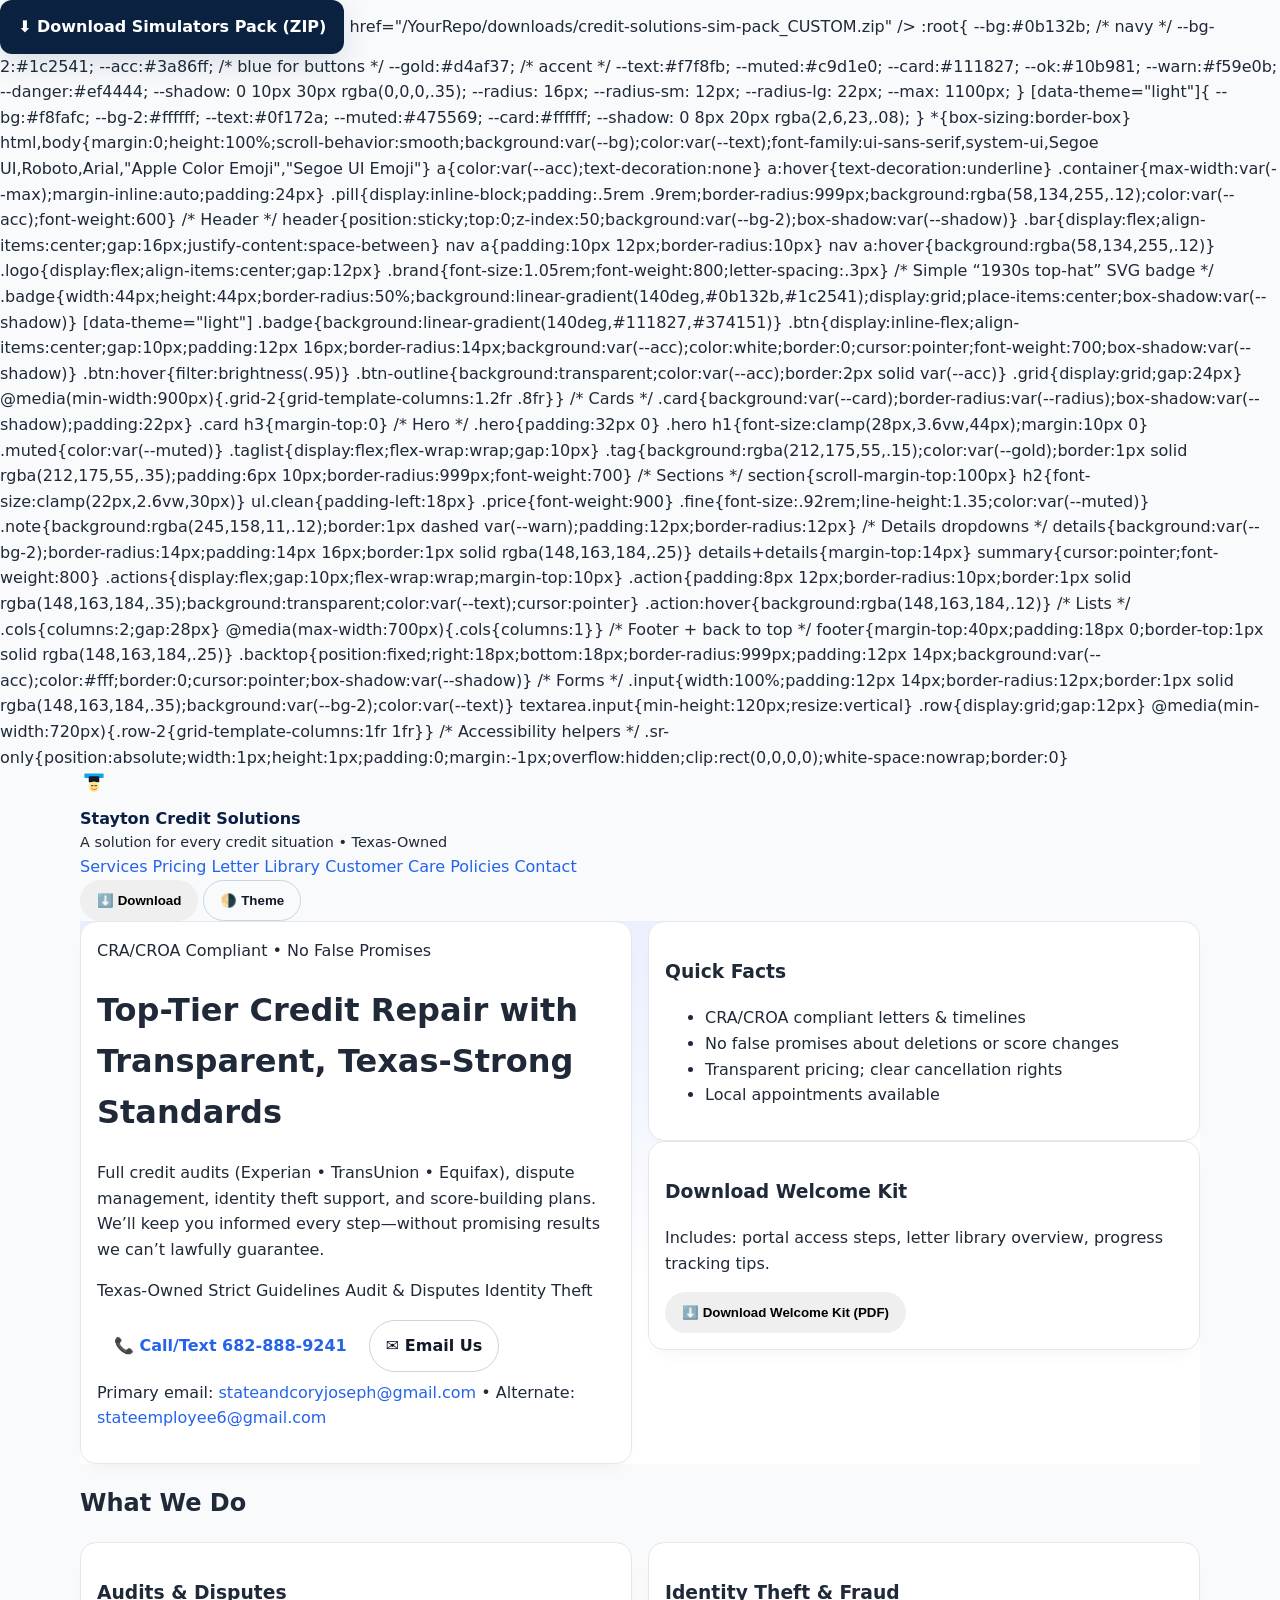
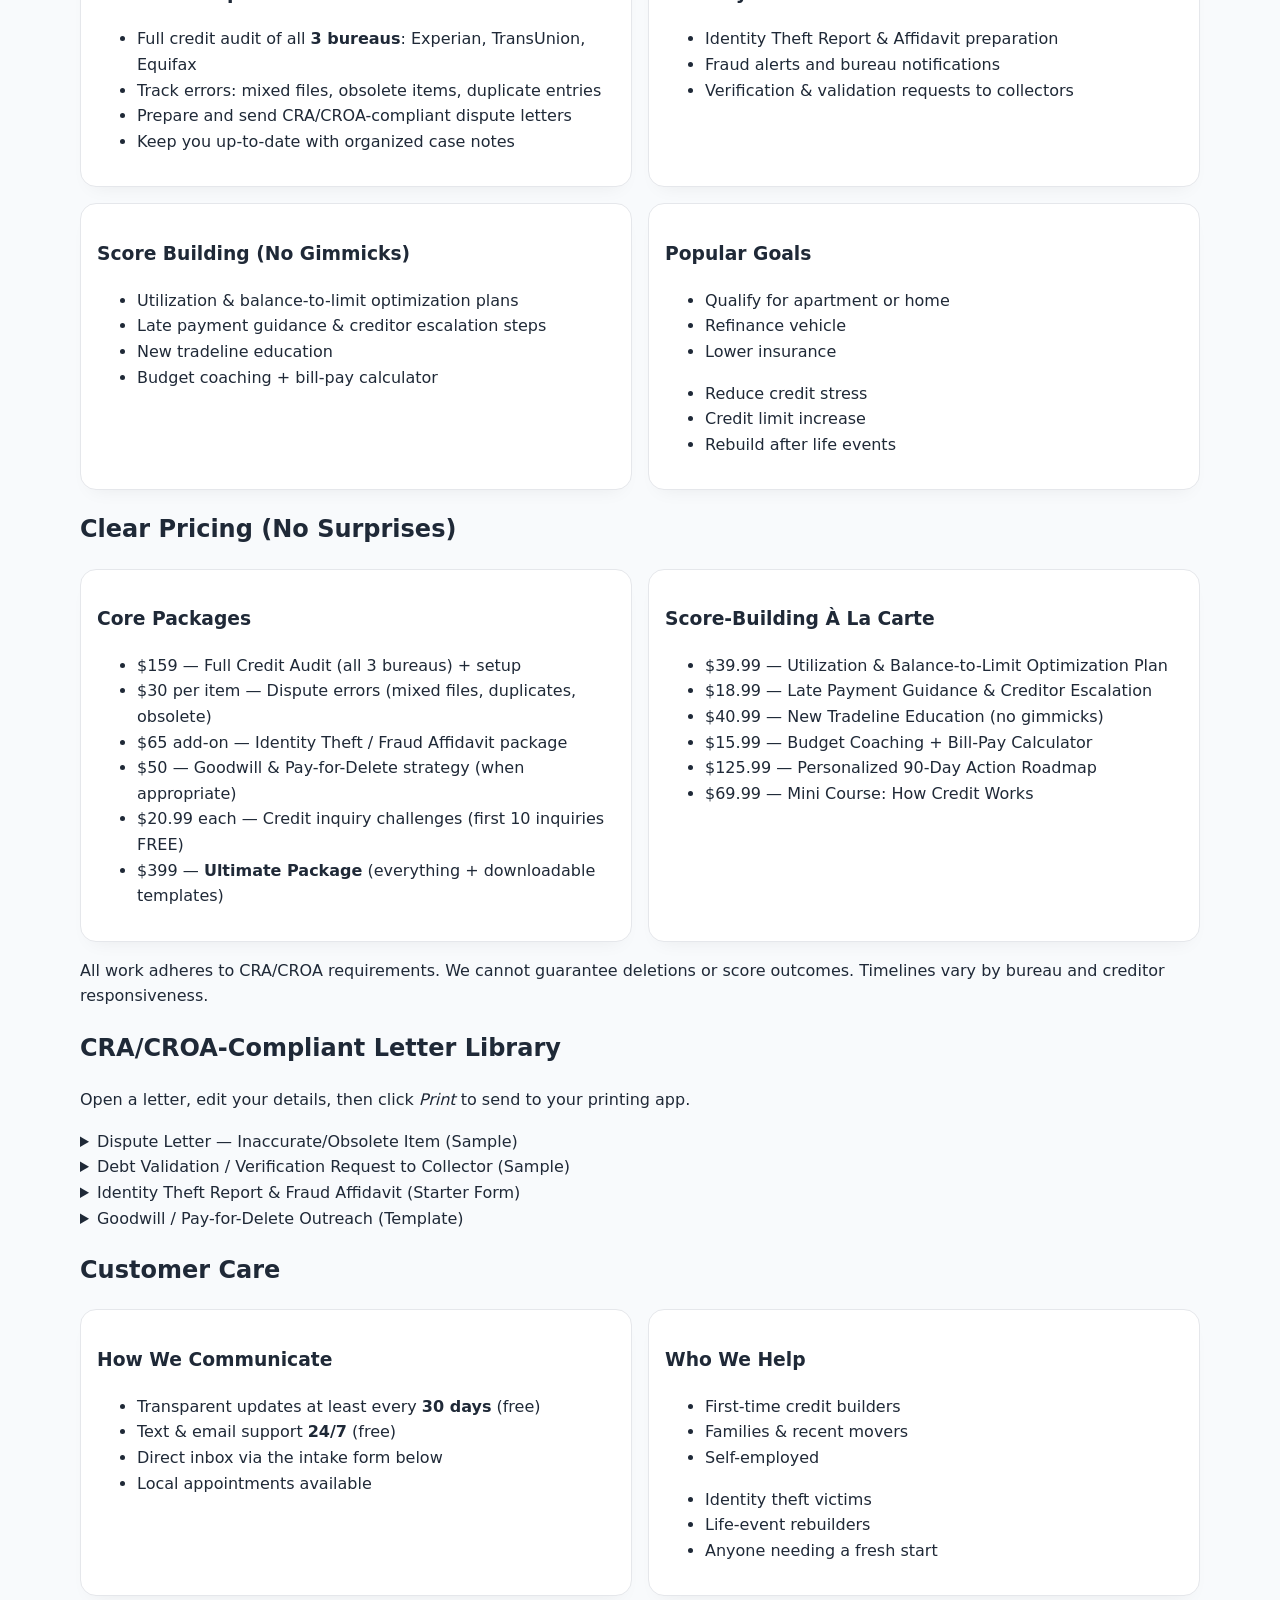
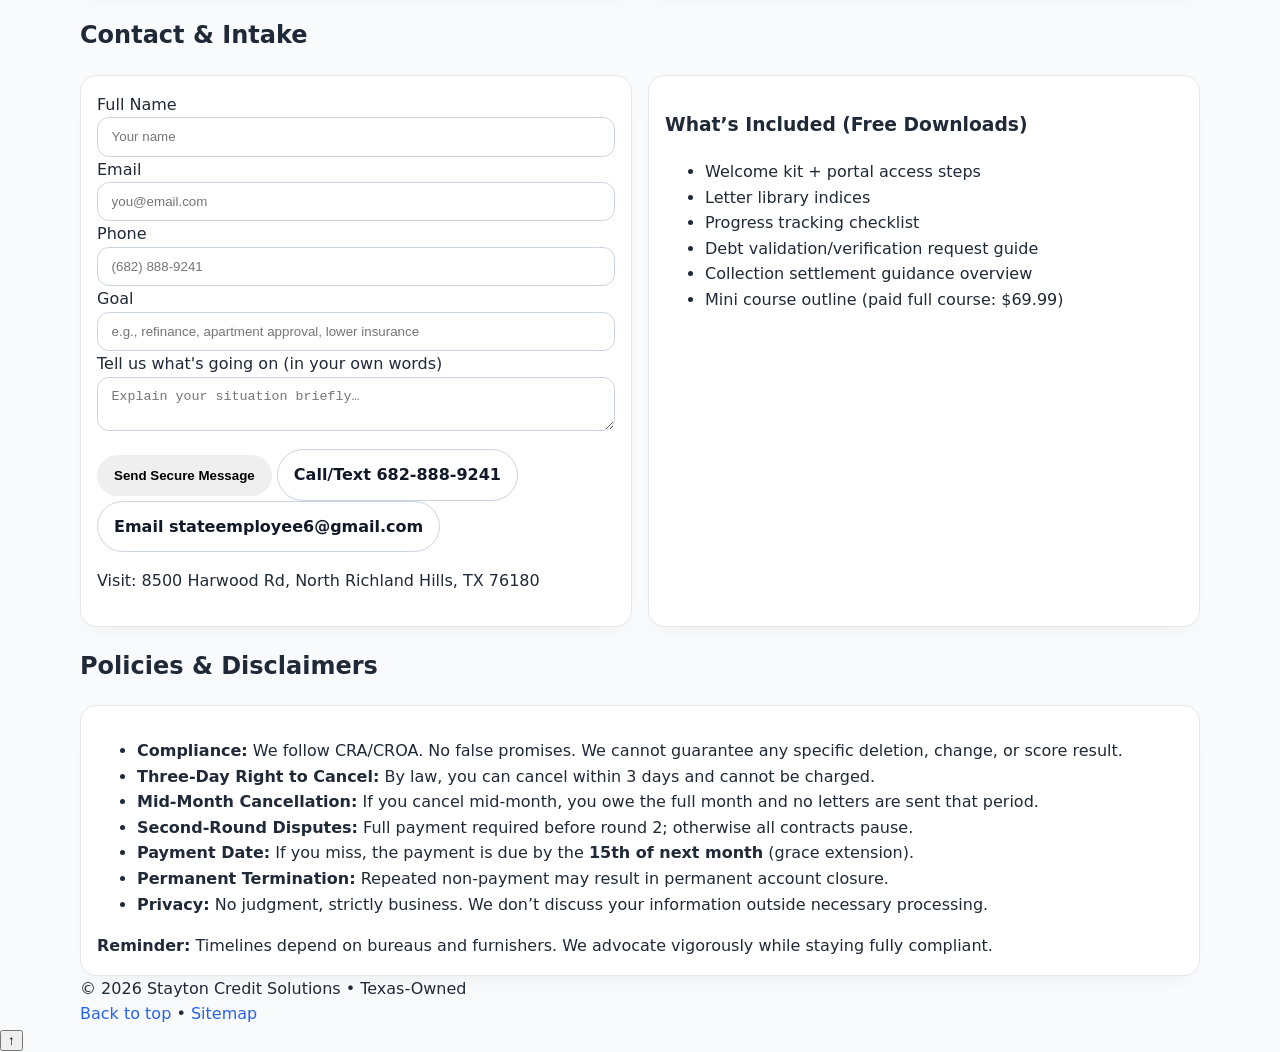
==== commit 4738466a: "Update index.html" ====
--- a/index.html
+++ b/index.html
@@ -4,6 +4,8 @@
   <a class="btn-download" href="/downloads/credit-solutions-sim-pack_CUSTOM.zip" download="CreditSolutions-Simulators.zip">
   ⬇️ Download Simulators Pack (ZIP)
 </a>
+  
+href="/YourRepo/downloads/credit-solutions-sim-pack_CUSTOM.zip"
 
 <style>
 .btn-download{
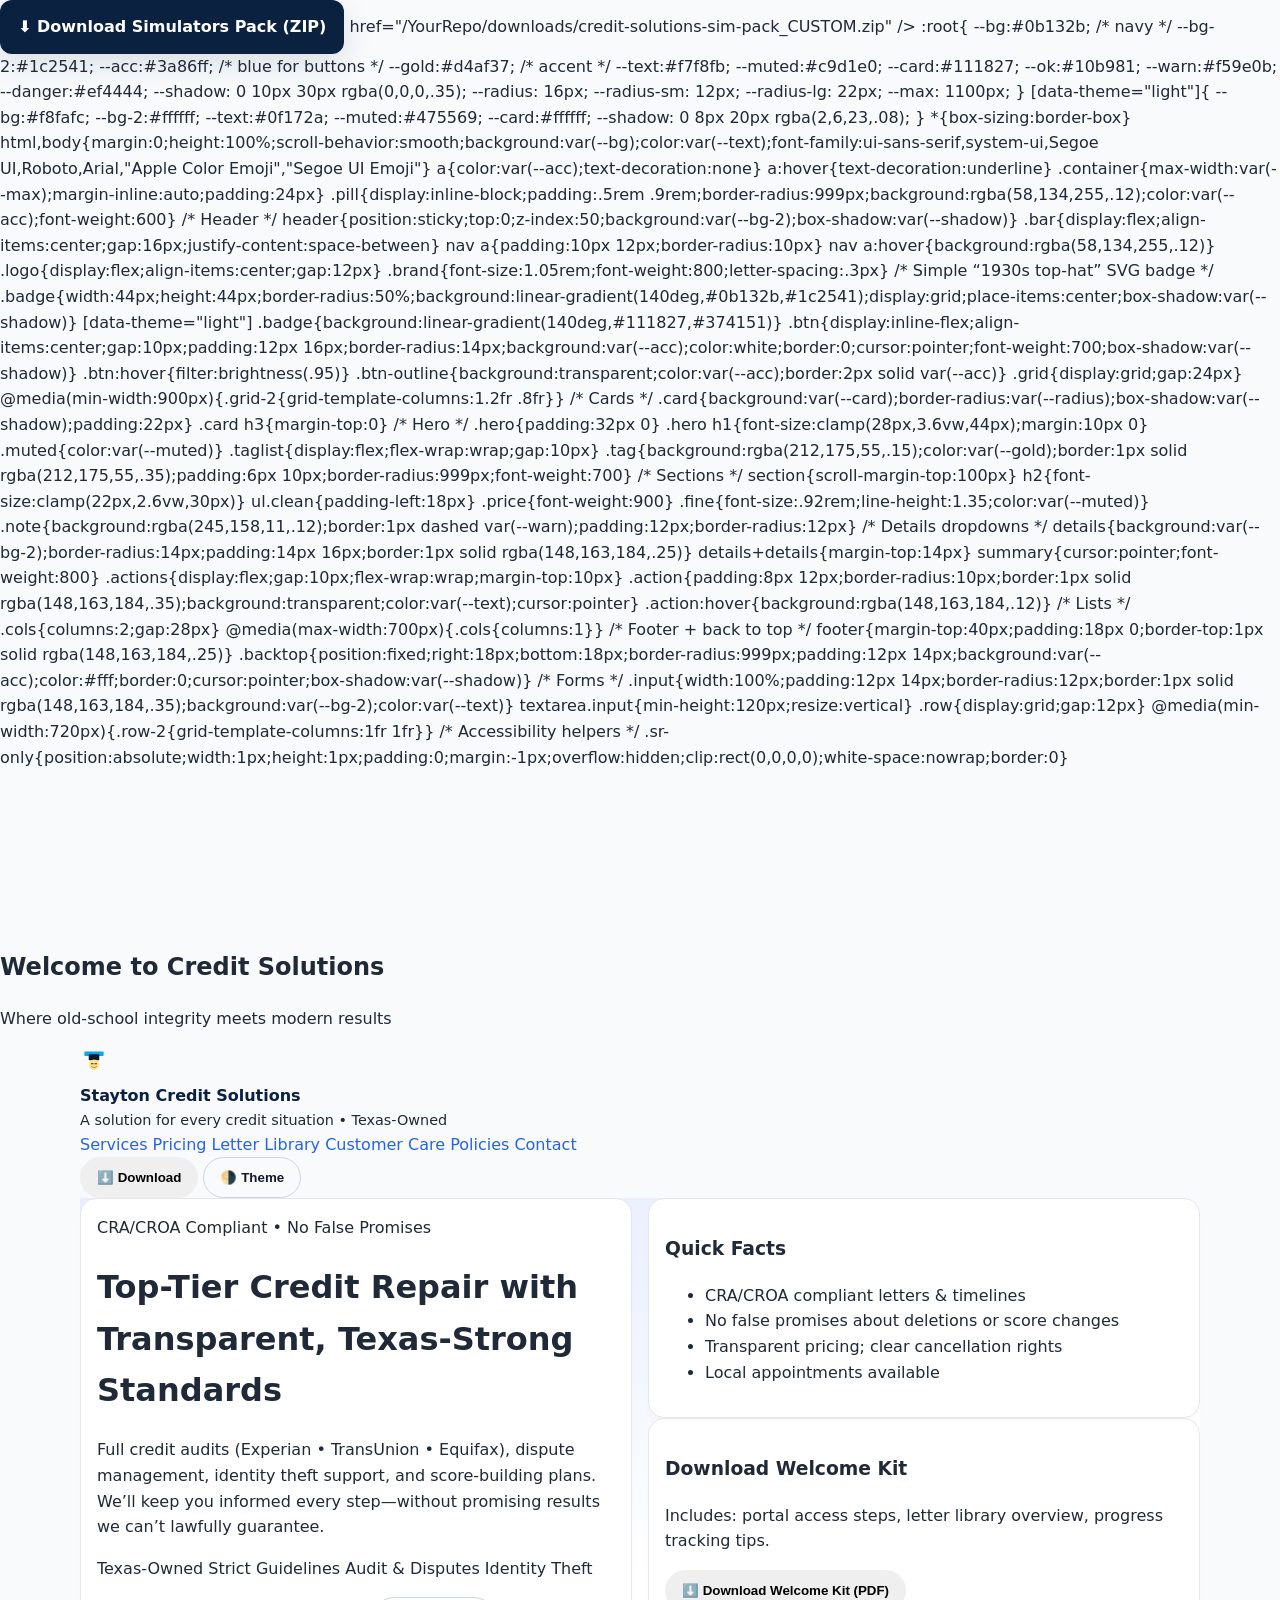
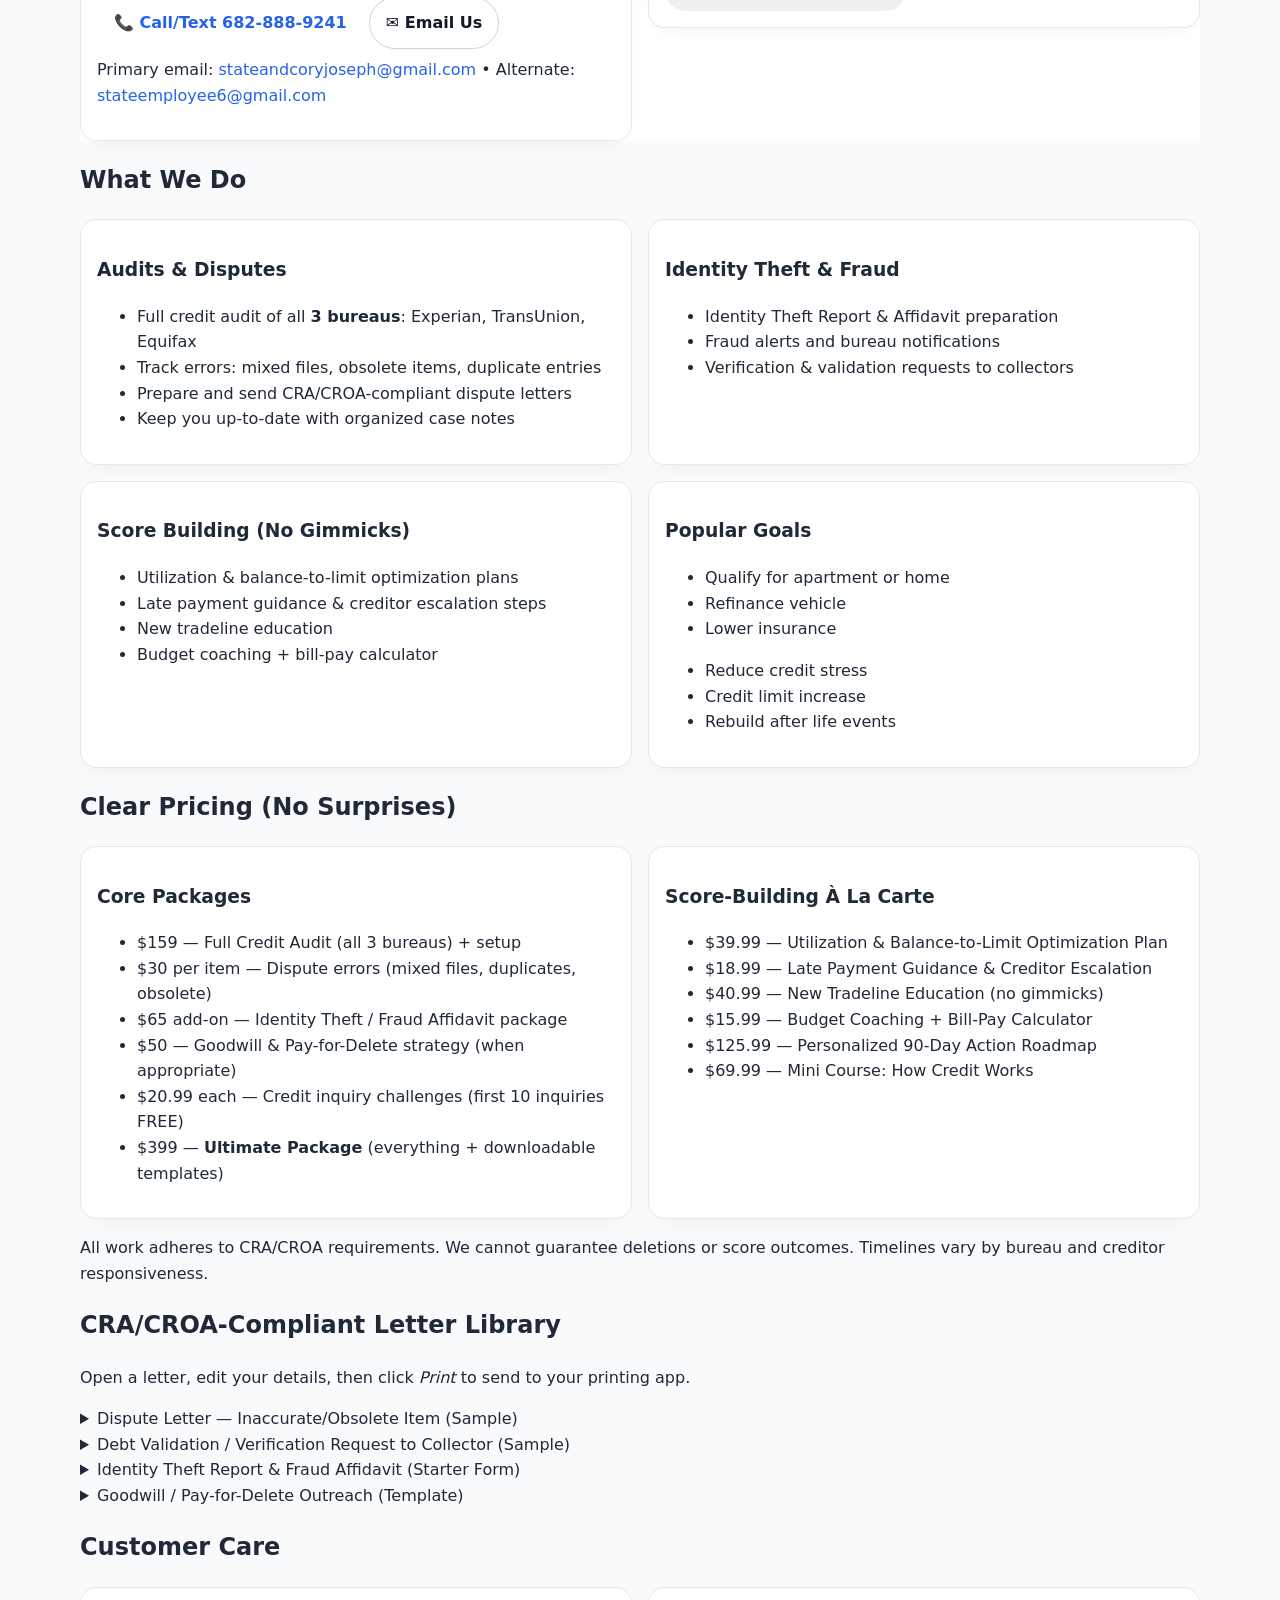
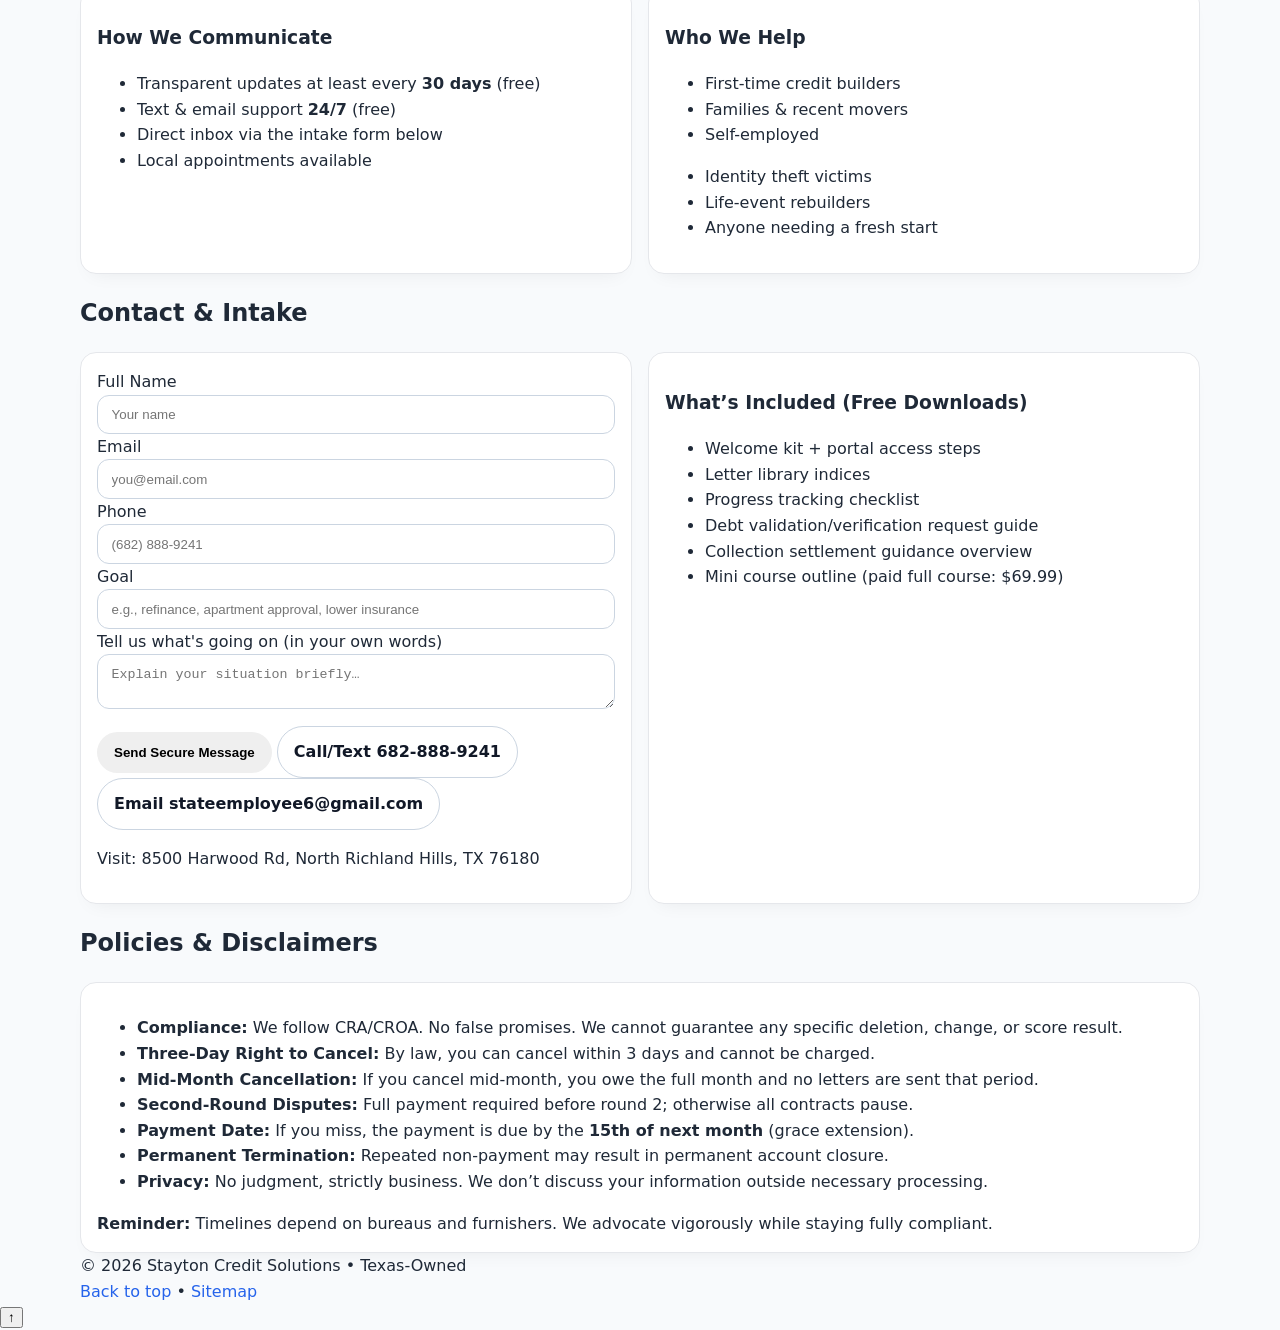
==== commit 9a62158c: "Update index.html" ====
--- a/index.html
+++ b/index.html
@@ -114,6 +114,18 @@
   </style>
 </head>
 <body id="top">
+  <!-- 🎥 Credit Solutions Intro -->
+<section class="intro-video">
+  <video autoplay muted loop playsinline class="intro-clip">
+    <source src="assets/intro.mp4" type="video/mp4">
+    Your browser does not support the video tag.
+  </video>
+  <div class="intro-overlay">
+    <h1 class="intro-title">Welcome to Credit Solutions</h1>
+    <p class="intro-sub">Where old-school integrity meets modern results</p>
+  </div>
+</section>
+
 
   <!-- Header -->
   <header>
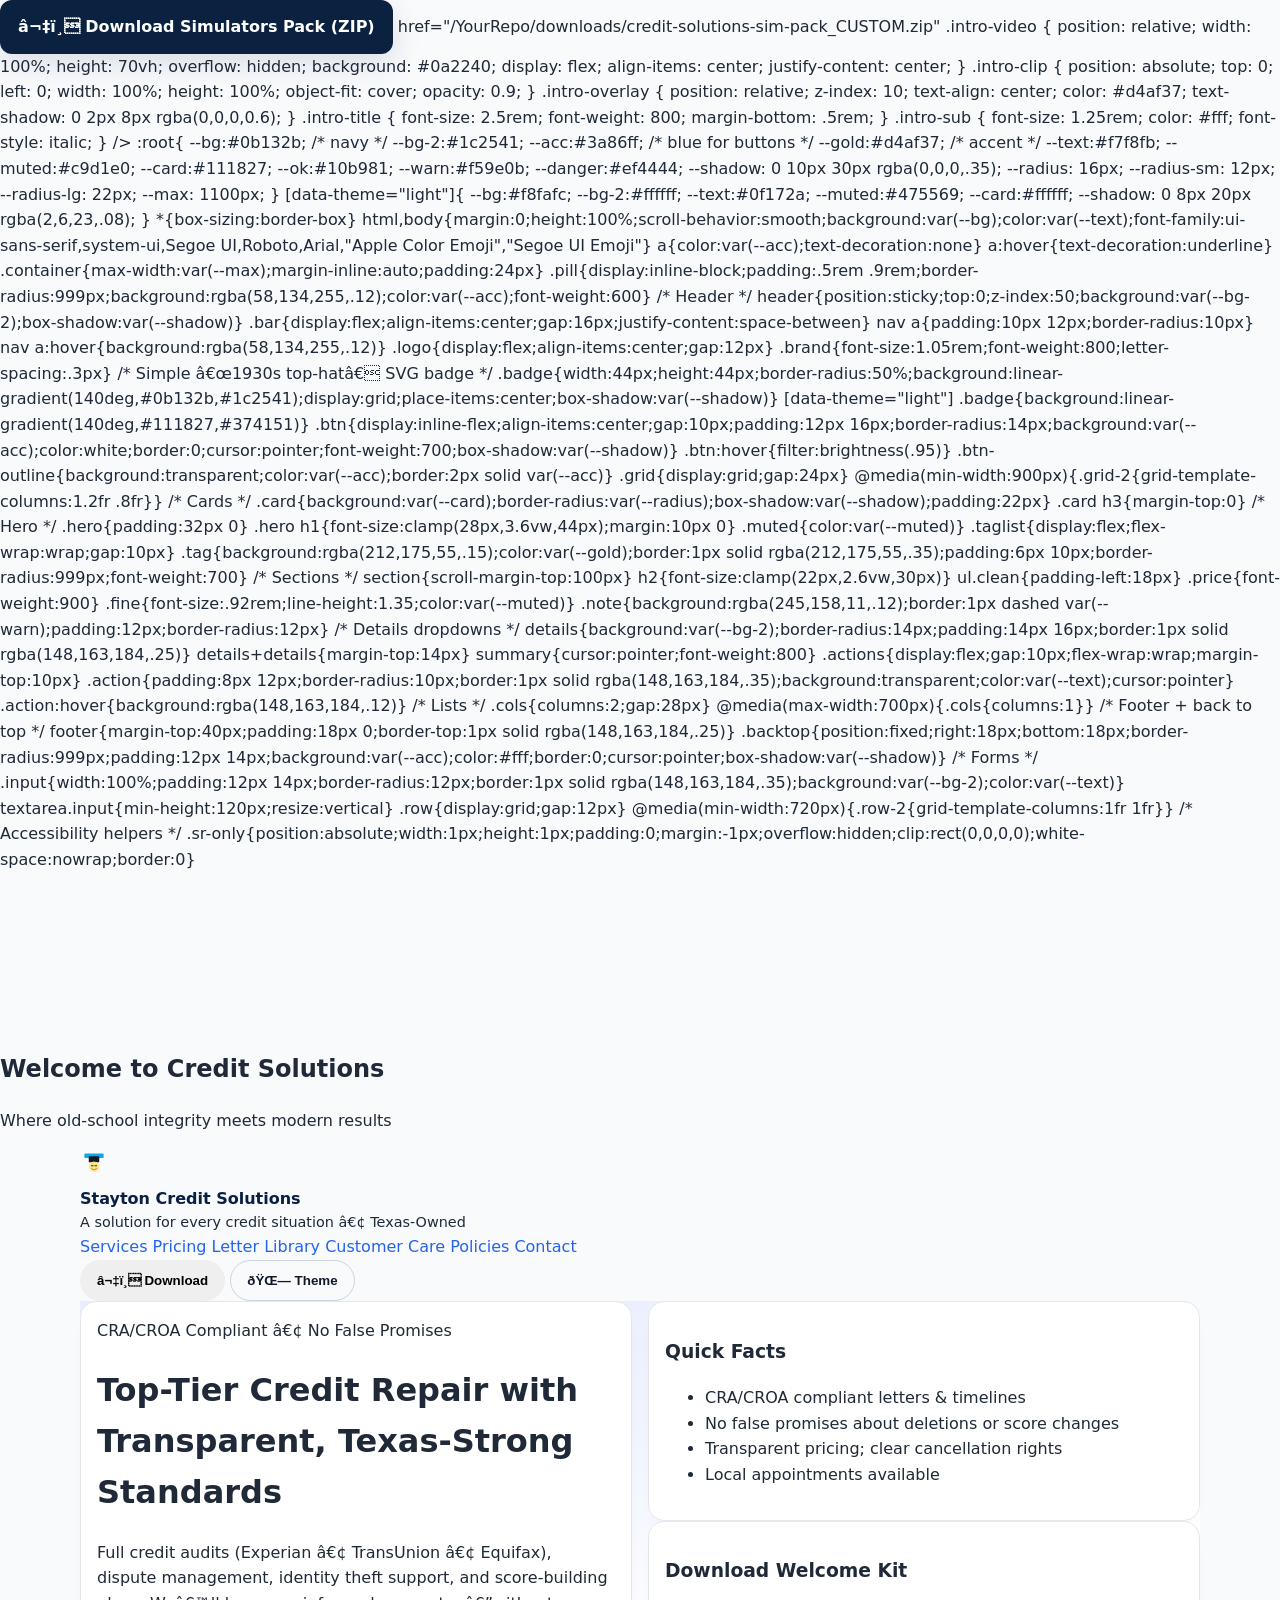
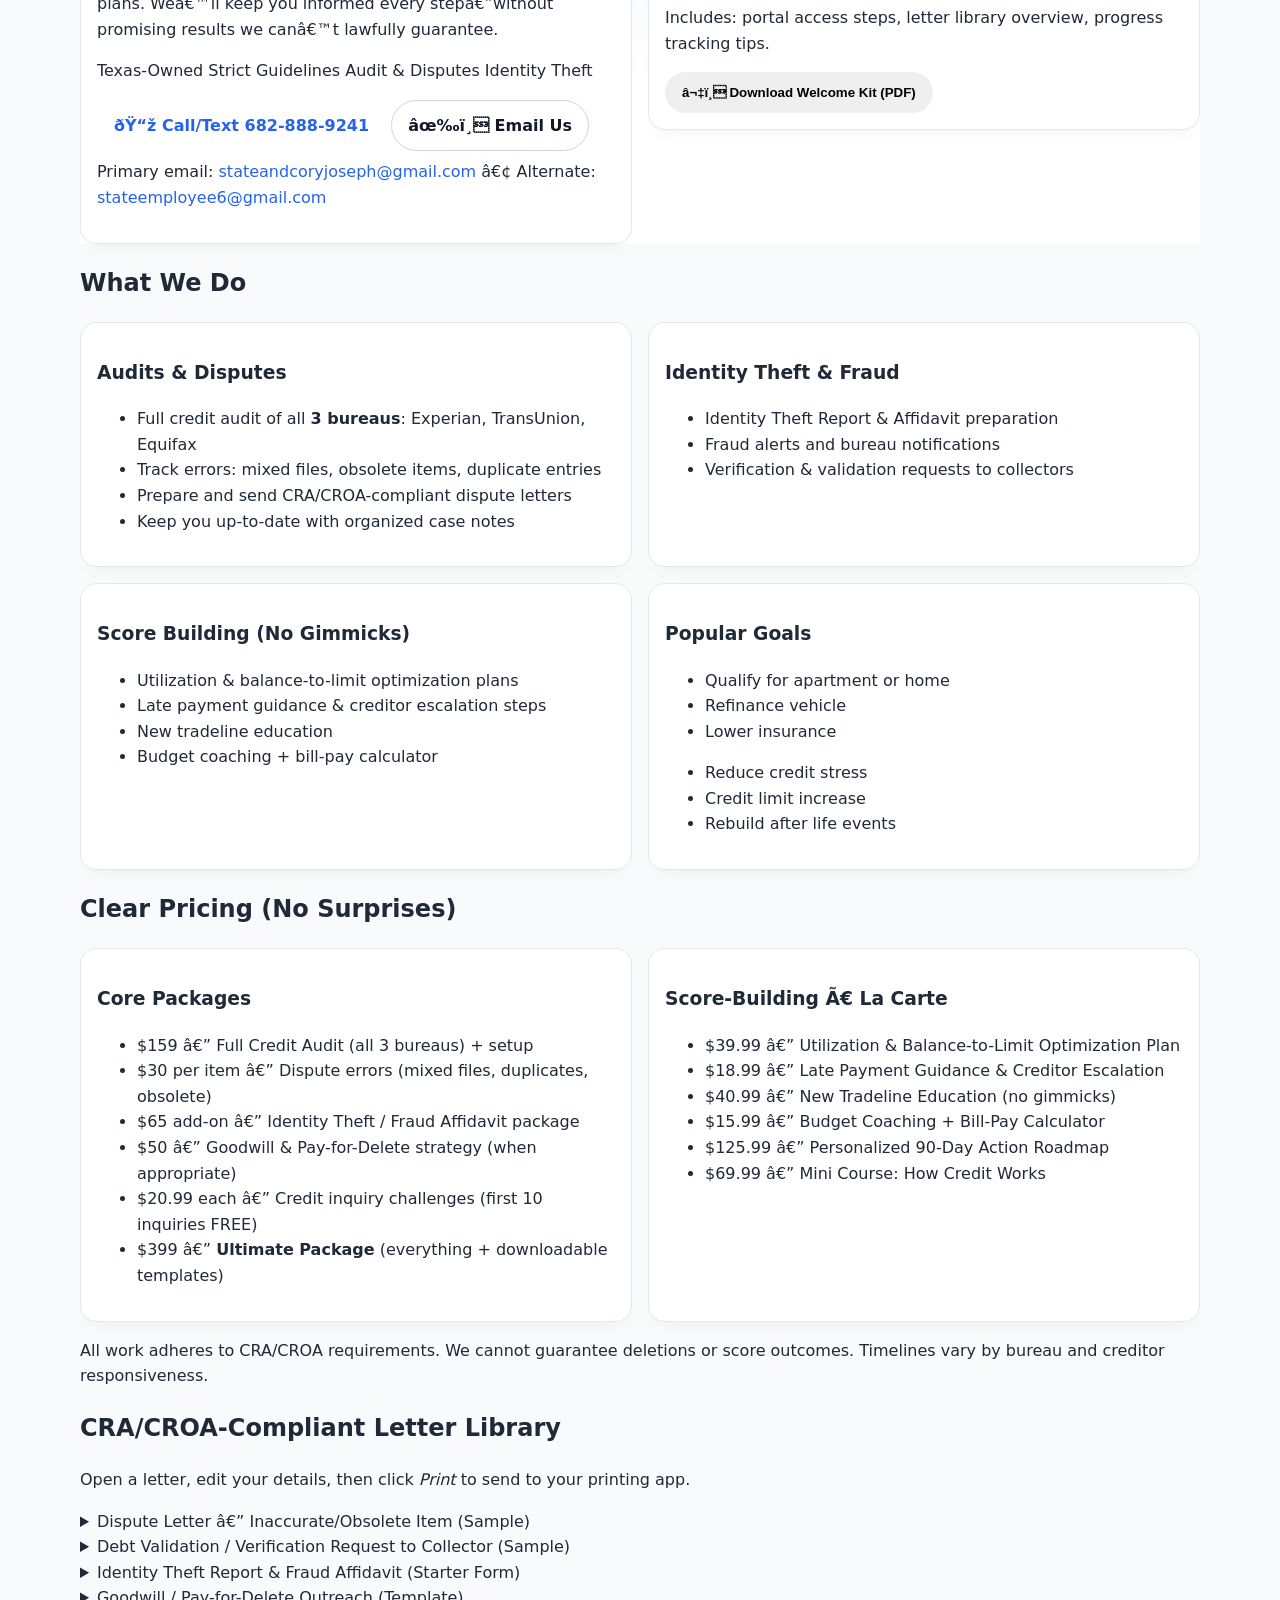
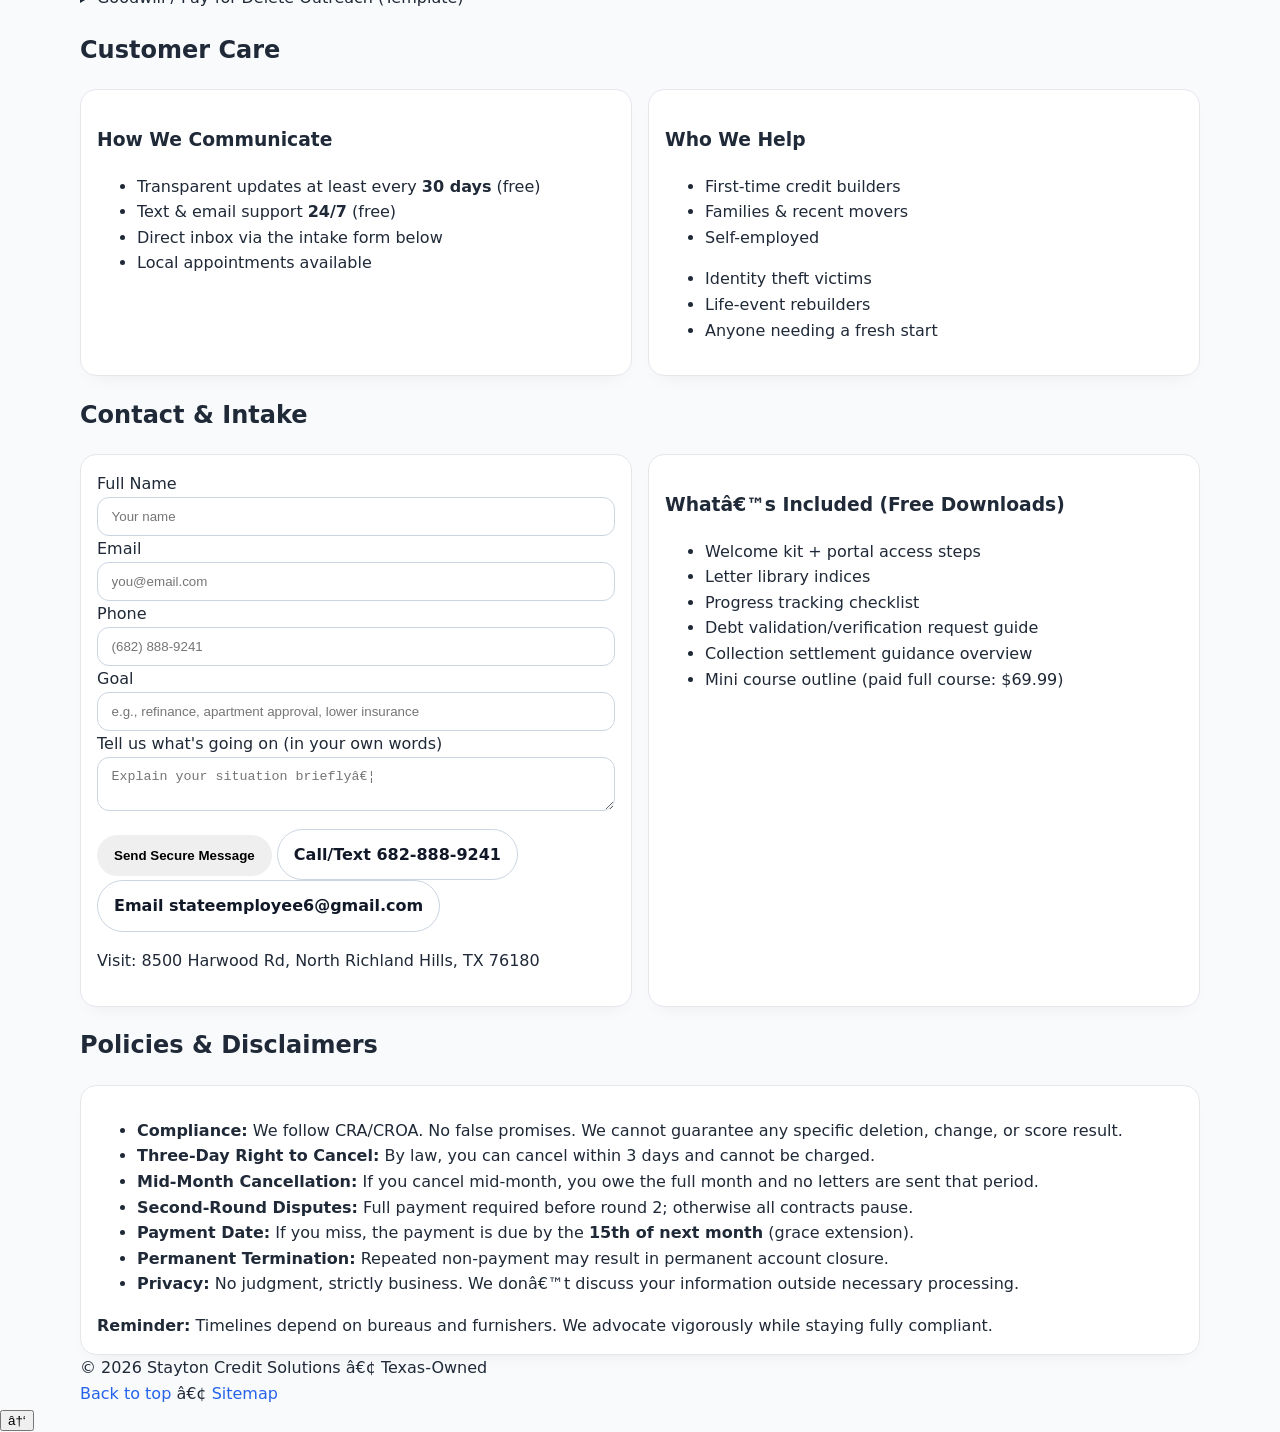
==== commit 9fcb9083: "Update index.html" ====
--- a/index.html
+++ b/index.html
@@ -22,6 +22,19 @@
 </style>
 
 <head>
+  .intro-video {
+  position: relative; width: 100%; height: 70vh;
+  overflow: hidden; background: #0a2240;
+  display: flex; align-items: center; justify-content: center;
+}
+.intro-clip { position: absolute; top: 0; left: 0;
+  width: 100%; height: 100%; object-fit: cover; opacity: 0.9; }
+.intro-overlay { position: relative; z-index: 10;
+  text-align: center; color: #d4af37;
+  text-shadow: 0 2px 8px rgba(0,0,0,0.6); }
+.intro-title { font-size: 2.5rem; font-weight: 800; margin-bottom: .5rem; }
+.intro-sub { font-size: 1.25rem; color: #fff; font-style: italic; }
+
   <meta name="google-site-verification" content="Cdq7tfW2Q28PsmchXxTvO2B32CbPGPvtdff1PvNhVUI" />
   <meta charset="utf-8" />
   <meta name="viewport" content="width=device-width, initial-scale=1" />
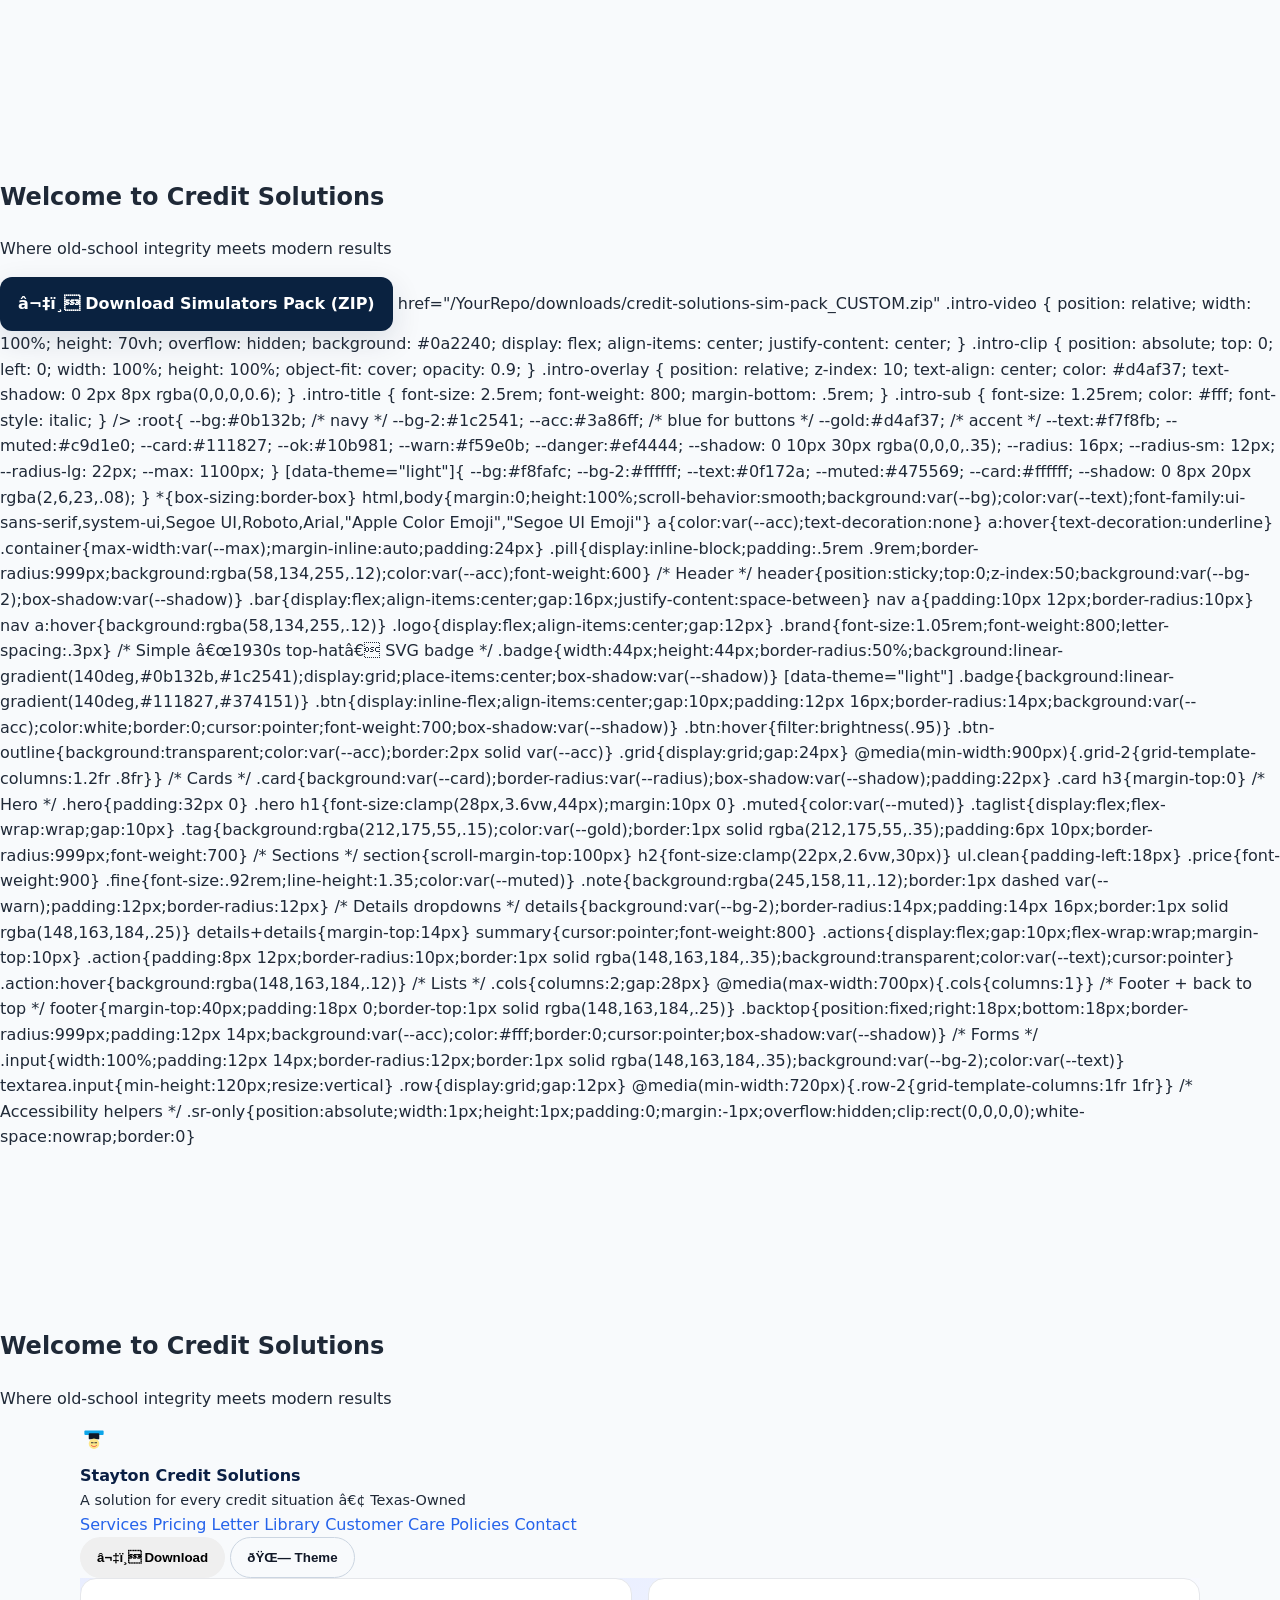
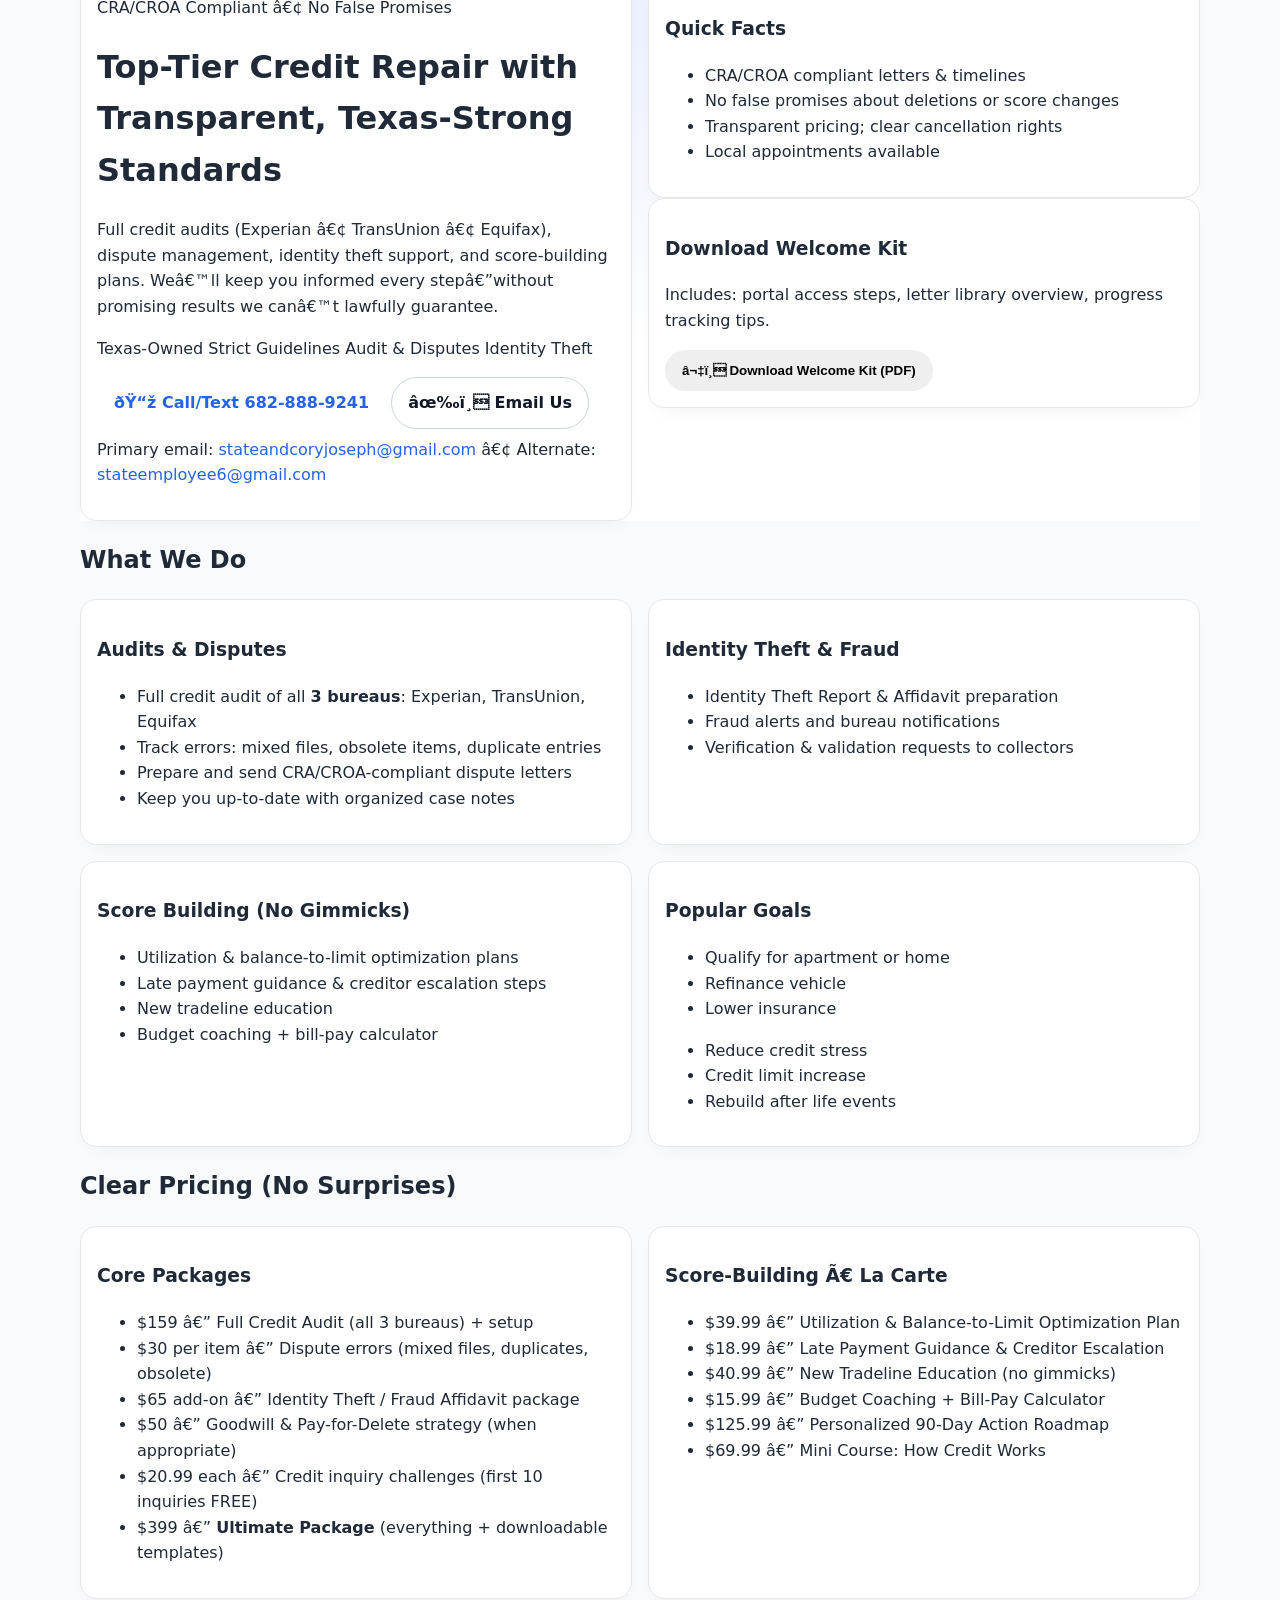
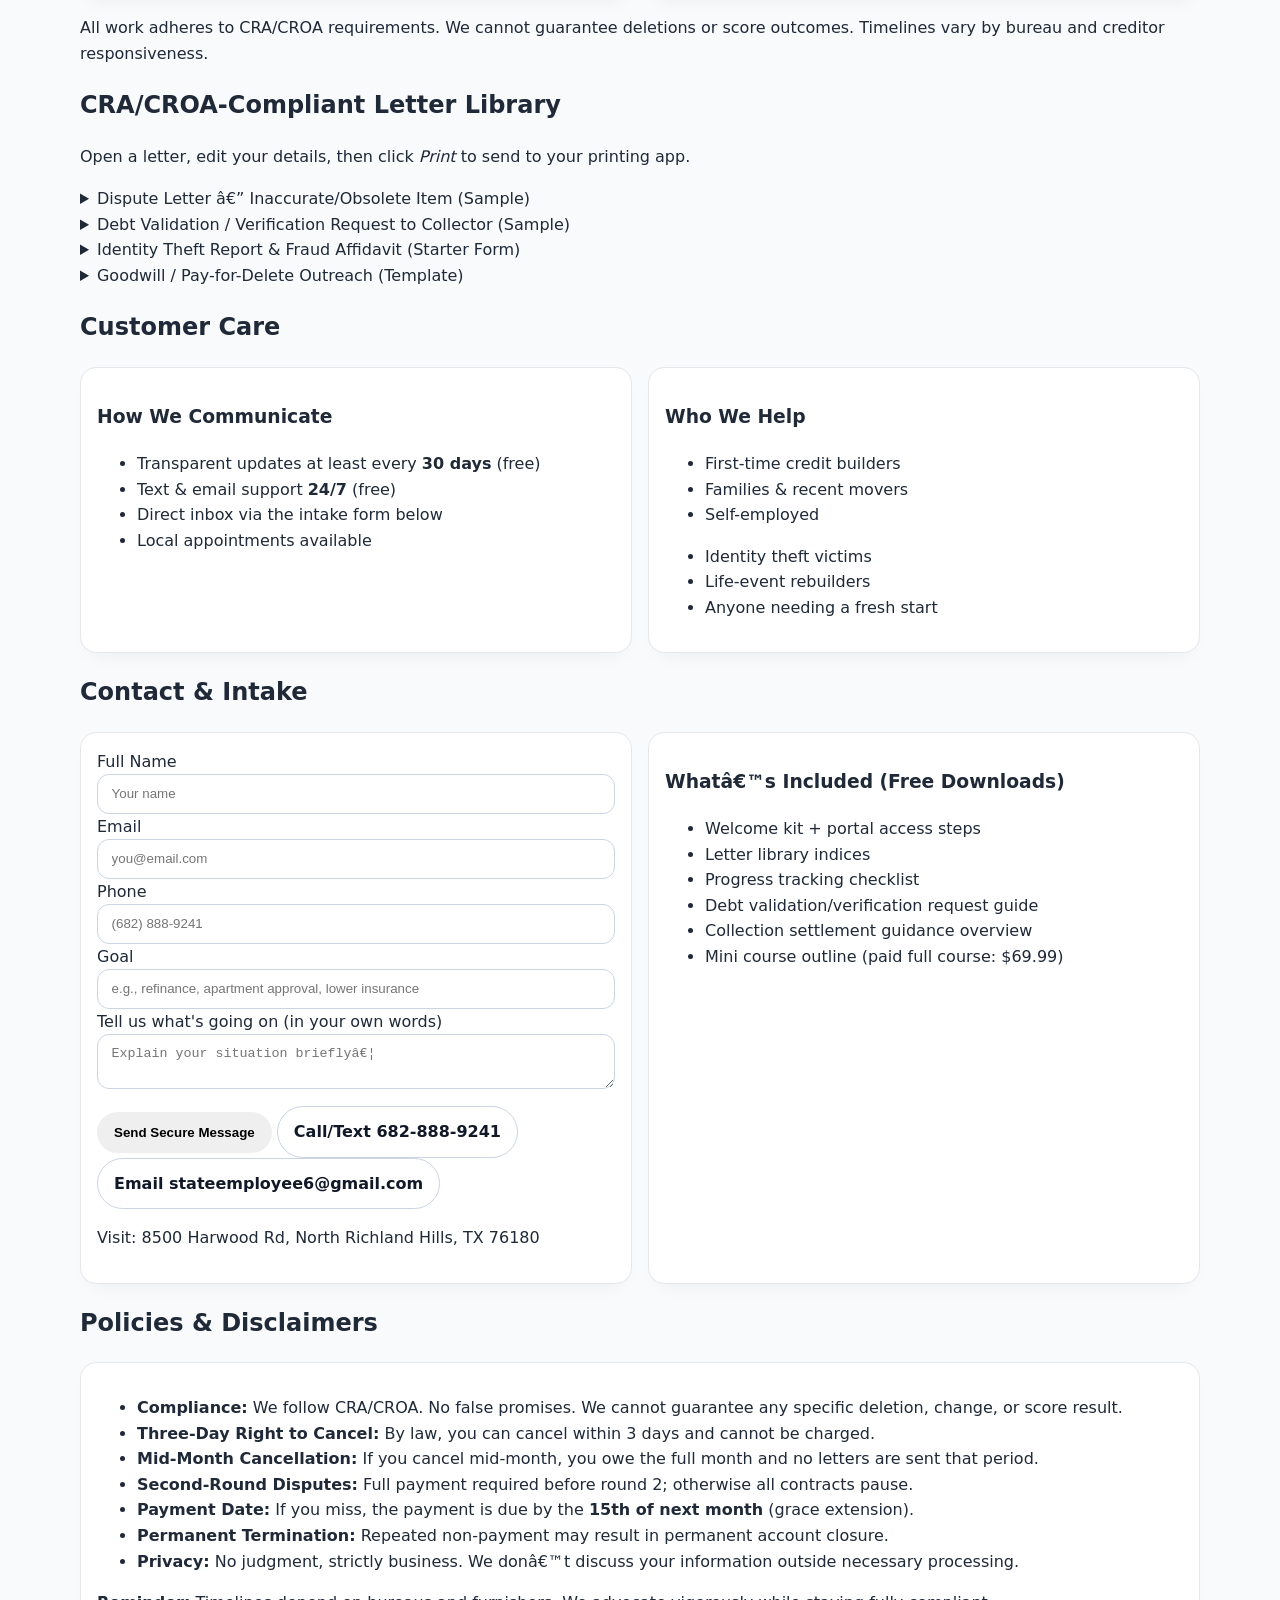
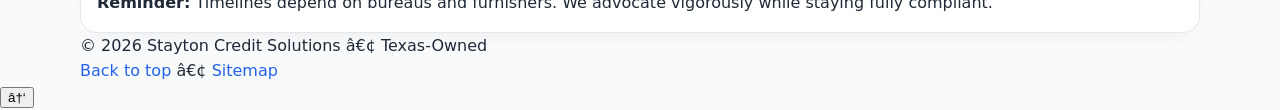
==== commit d4c656cb: "Update index.html" ====
--- a/index.html
+++ b/index.html
@@ -1,6 +1,15 @@
 <!DOCTYPE html>
 <html lang="en" data-theme="light">
-  
+  <section class="intro-video">
+  <video autoplay muted loop playsinline class="intro-clip">
+    <source src="assets/intro.mp4" type="video/mp4">
+  </video>
+  <div class="intro-overlay">
+    <h1 class="intro-title">Welcome to Credit Solutions</h1>
+    <p class="intro-sub">Where old-school integrity meets modern results</p>
+  </div>
+</section>
+
   <a class="btn-download" href="/downloads/credit-solutions-sim-pack_CUSTOM.zip" download="CreditSolutions-Simulators.zip">
   ⬇️ Download Simulators Pack (ZIP)
 </a>
